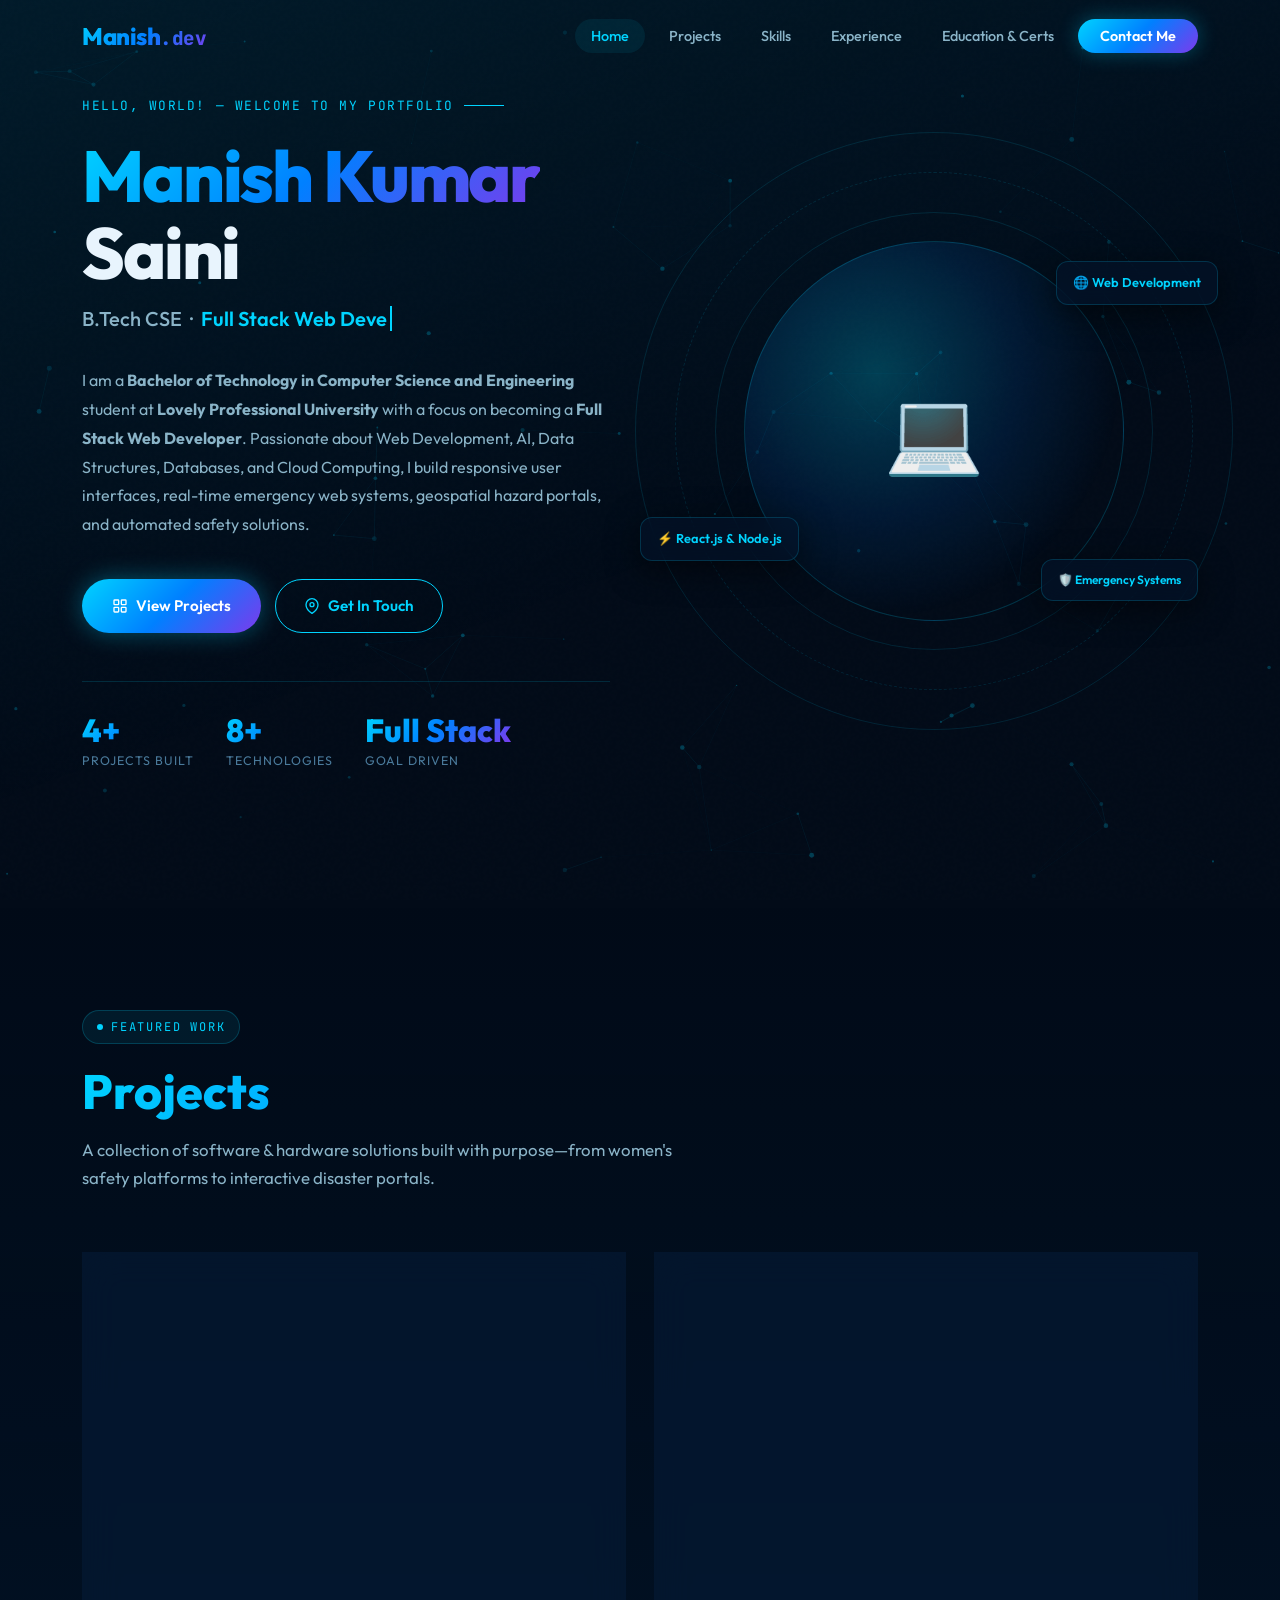
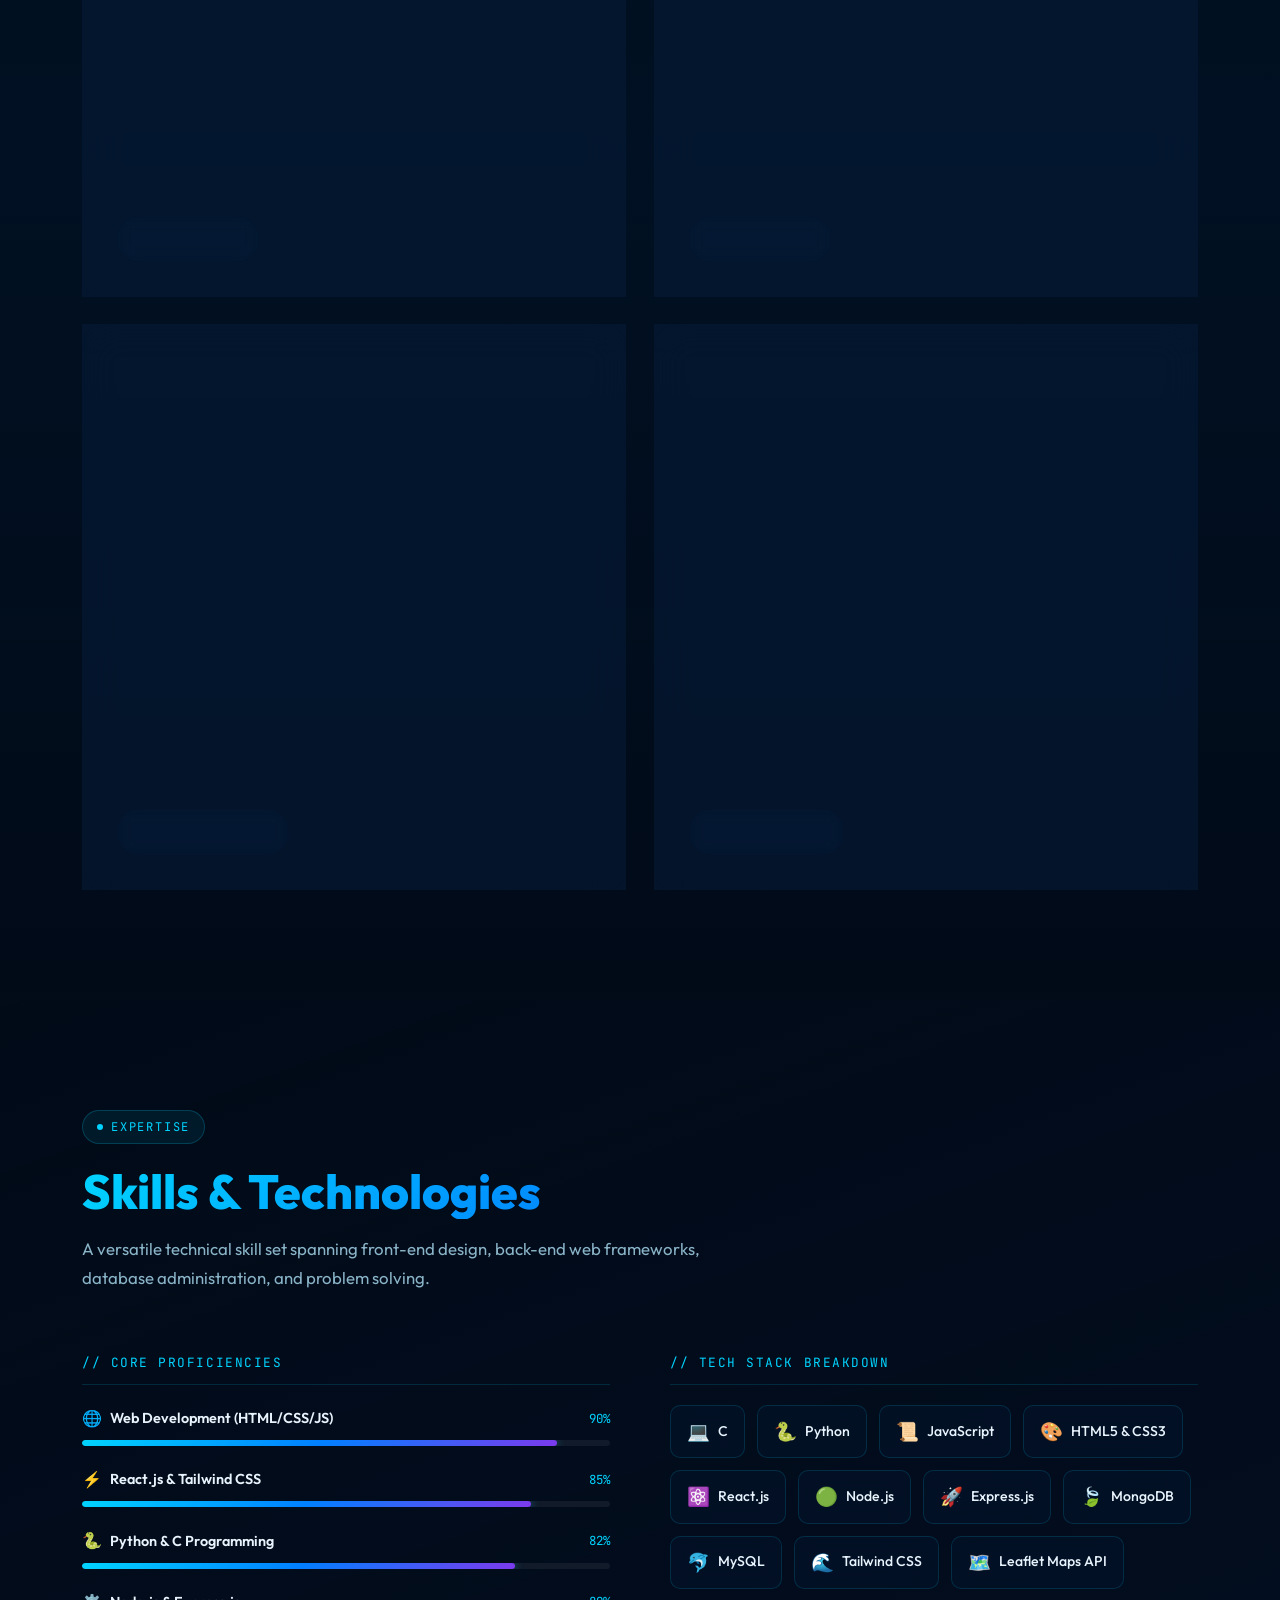
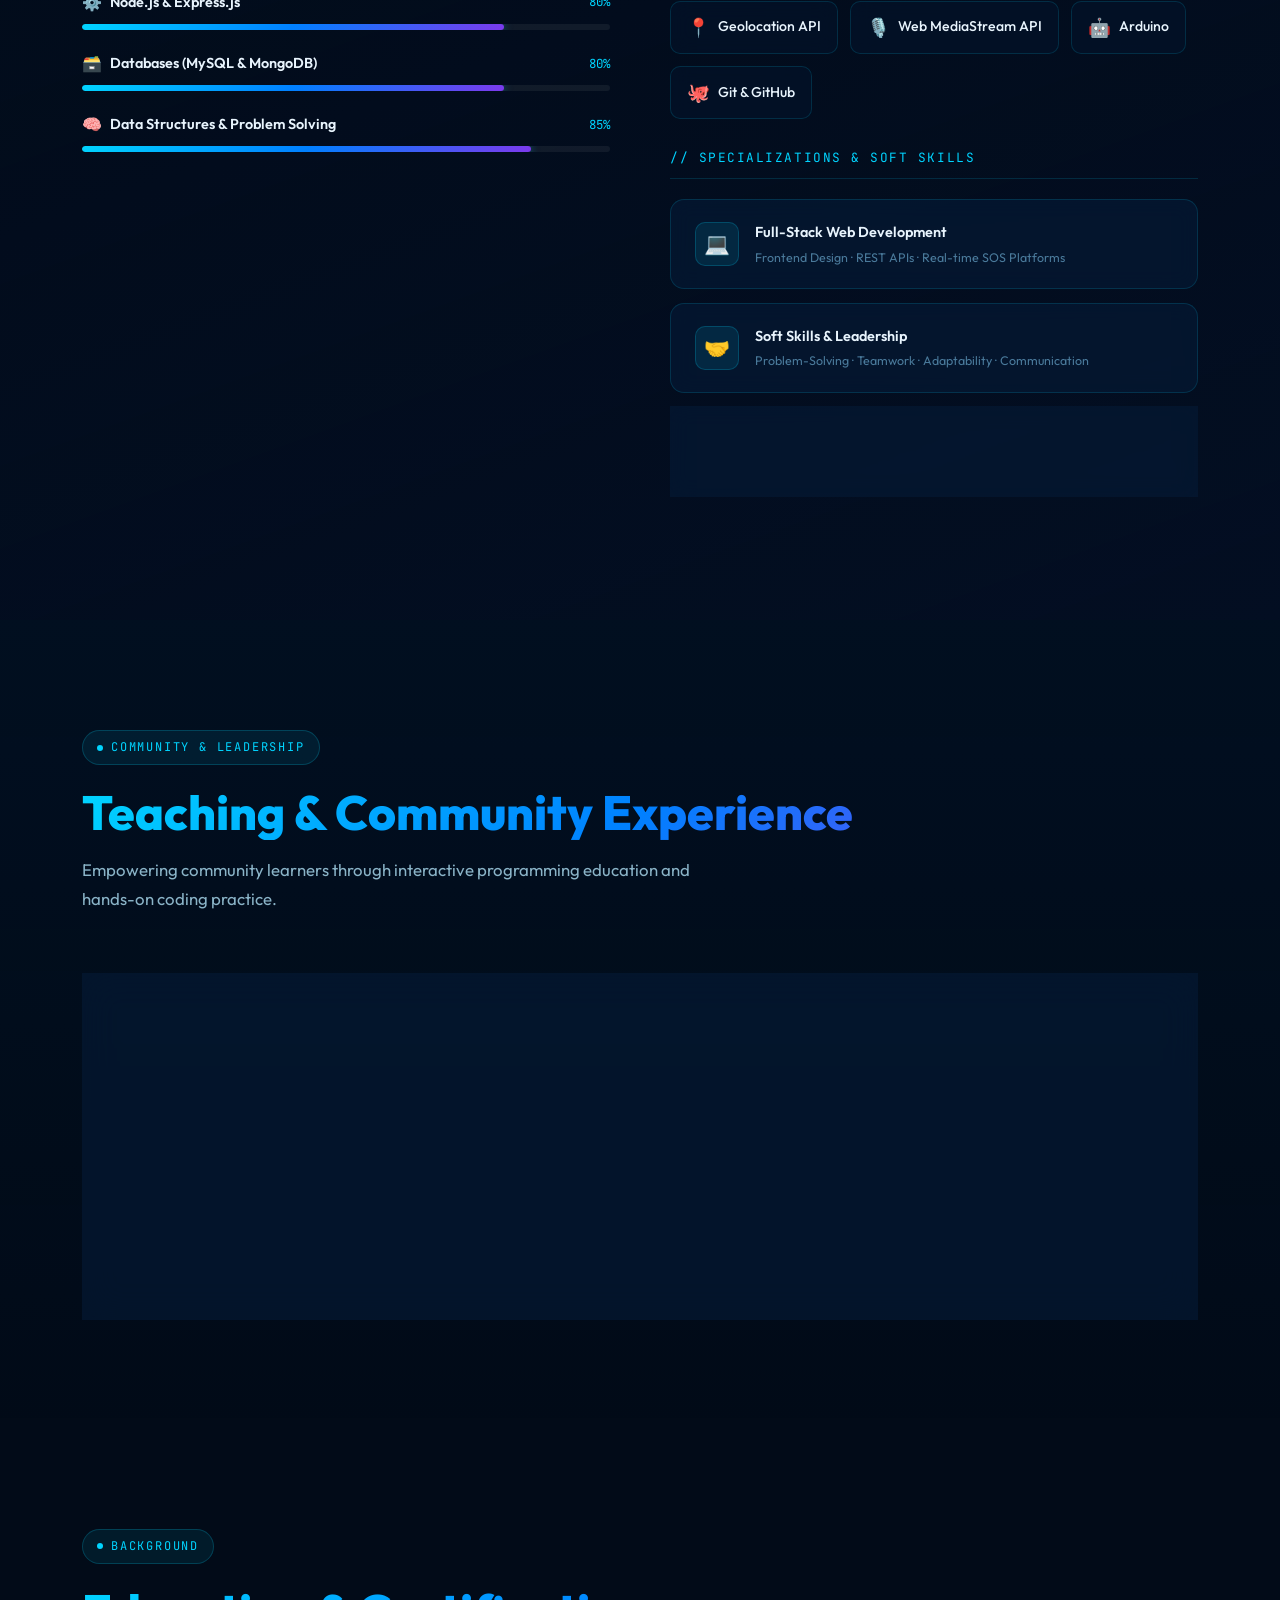
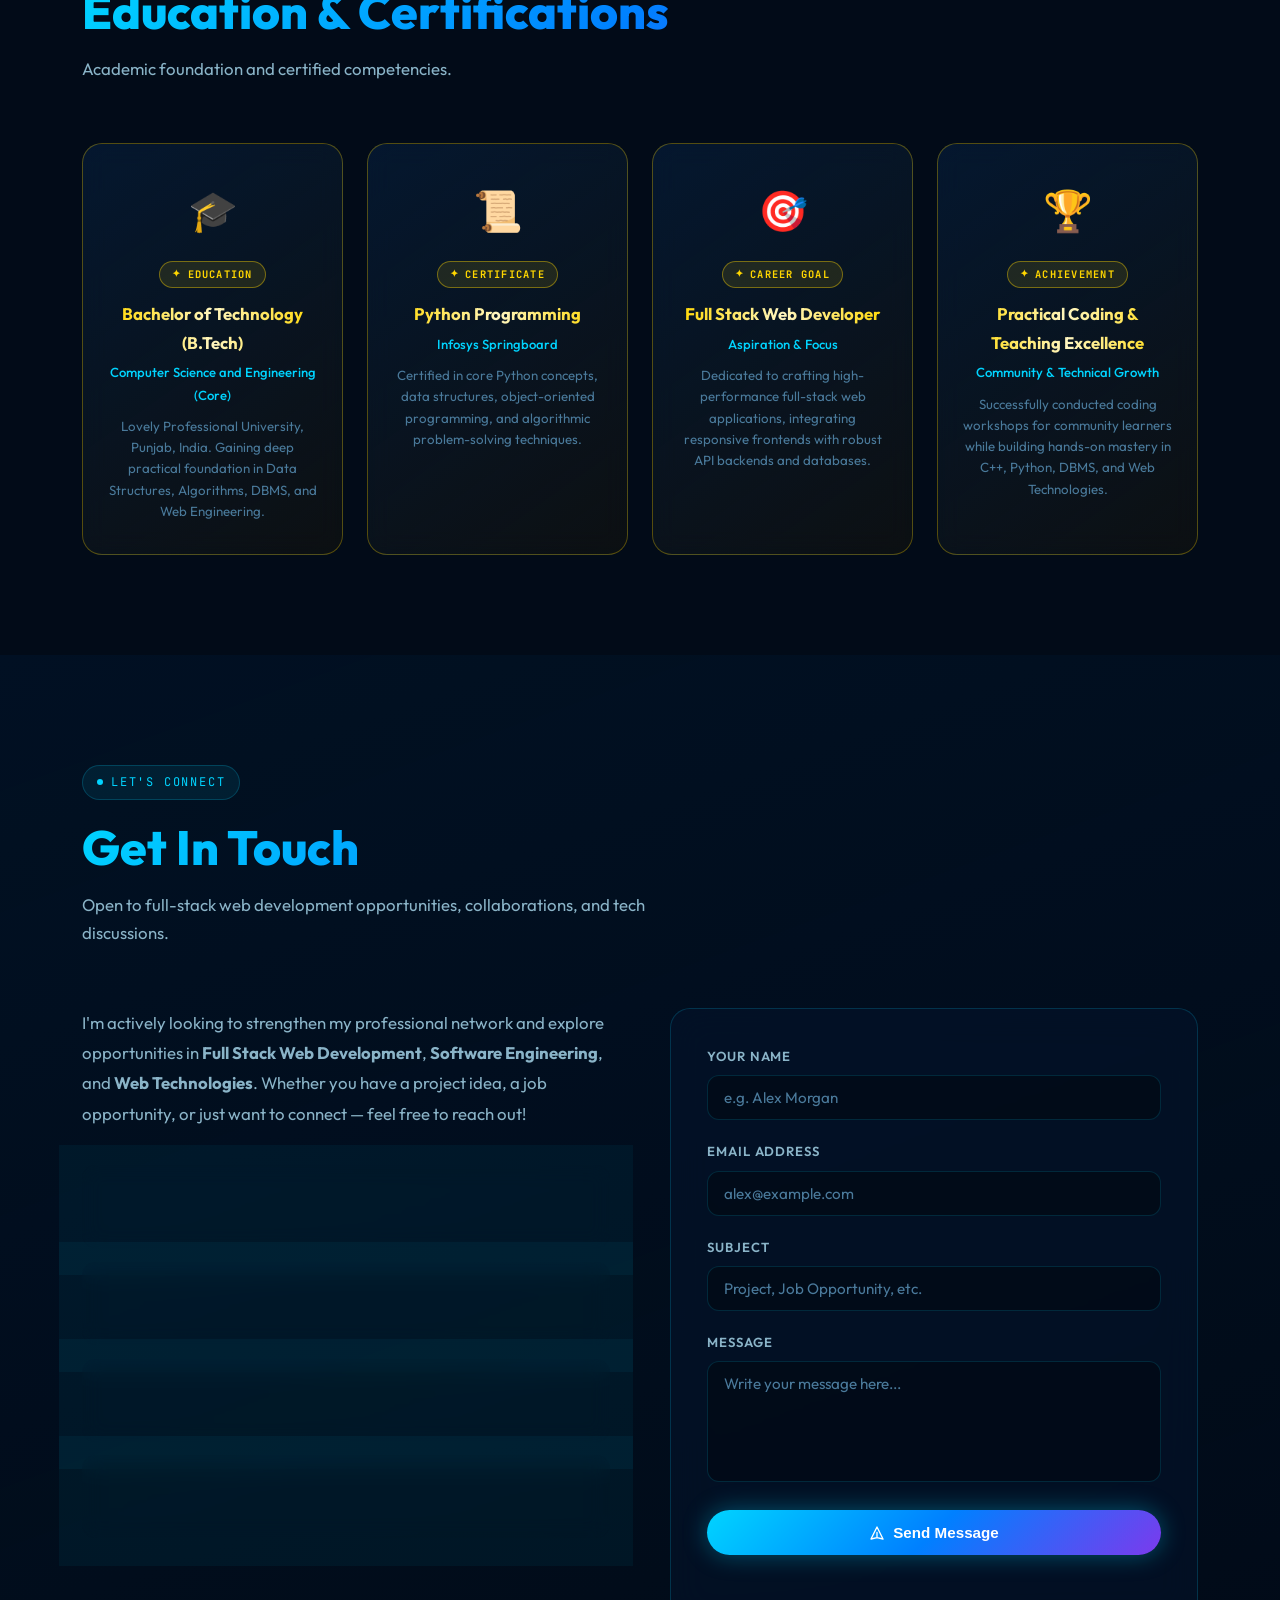
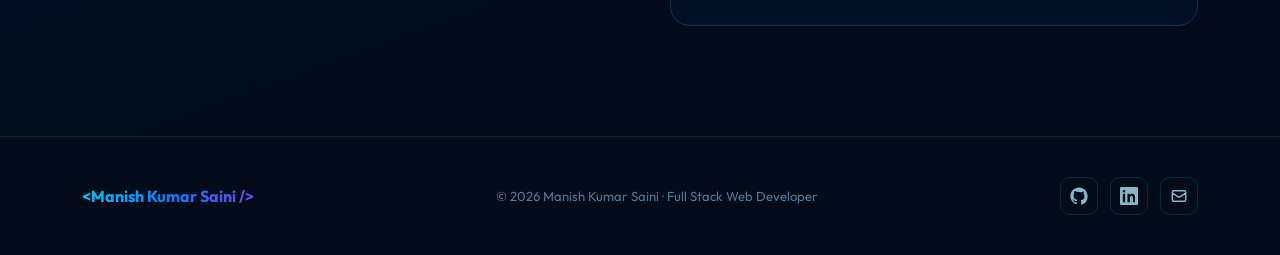
==== index.html @ d49812cf "Add Manish Kumar Saini Portfolio Website (HTML, CSS, JS)" ====
<!DOCTYPE html>
<html lang="en">
<head>
  <meta charset="UTF-8" />
  <meta name="viewport" content="width=device-width, initial-scale=1.0" />
  <meta name="description" content="Manish Kumar Saini – Full Stack Web Developer & B.Tech CSE Student at Lovely Professional University. Portfolio showcasing projects in React, Node.js, Web Development, and IoT Safety Automation." />
  <meta name="keywords" content="Manish Kumar Saini, Portfolio, Full Stack Web Developer, B.Tech CSE, Lovely Professional University, React.js, Node.js, Web Development" />
  <meta name="author" content="Manish Kumar Saini" />
  <meta property="og:title" content="Manish Kumar Saini | Full Stack Web Developer Portfolio" />
  <meta property="og:description" content="Portfolio of Manish Kumar Saini – B.Tech CSE Student & Full Stack Web Developer." />
  <title>Manish Kumar Saini | Full Stack Web Developer</title>
  <link rel="stylesheet" href="style.css" />
  <link rel="preconnect" href="https://fonts.googleapis.com" />
  <link rel="preconnect" href="https://fonts.gstatic.com" crossorigin />
  <link href="https://fonts.googleapis.com/css2?family=Outfit:wght@300;400;500;600;700;800&family=JetBrains+Mono:wght@400;500&display=swap" rel="stylesheet" />
</head>
<body>

  <!-- Animated Particle Canvas -->
  <canvas id="bg-canvas"></canvas>

  <!-- ==================== NAVBAR ==================== -->
  <nav id="navbar">
    <div class="container nav-inner">
      <a href="#home" class="nav-logo" id="nav-logo">Manish<span>.dev</span></a>
      <ul class="nav-links" id="nav-links">
        <li><a href="#home" id="nav-home" class="active">Home</a></li>
        <li><a href="#projects" id="nav-projects">Projects</a></li>
        <li><a href="#skills" id="nav-skills">Skills</a></li>
        <li><a href="#experience" id="nav-experience">Experience</a></li>
        <li><a href="#education" id="nav-education">Education & Certs</a></li>
        <li><a href="#contact" id="nav-contact" class="nav-cta">Contact Me</a></li>
      </ul>
      <div class="nav-hamburger" id="hamburger" aria-label="Toggle menu" role="button" tabindex="0">
        <span></span><span></span><span></span>
      </div>
    </div>
  </nav>

  <!-- ==================== HERO / HOME ==================== -->
  <section id="home">
    <div class="hero-bg-image" aria-hidden="true"></div>
    <div class="container hero-inner">

      <!-- LEFT: Text -->
      <div class="hero-content">
        <div class="hero-eyebrow">Hello, World! — Welcome to my Portfolio</div>

        <h1 class="hero-name">
          <span class="gradient-text">Manish Kumar</span><br />Saini
        </h1>

        <p class="hero-title-line">
          B.Tech CSE &nbsp;·&nbsp; <span class="typed-text" id="typed-role">Full Stack Web Developer</span>
        </p>

        <p class="hero-desc">
          I am a <strong>Bachelor of Technology in Computer Science and Engineering</strong> student at <strong>Lovely Professional University</strong> with a focus on becoming a <strong>Full Stack Web Developer</strong>. Passionate about Web Development, AI, Data Structures, Databases, and Cloud Computing, I build responsive user interfaces, real-time emergency web systems, geospatial hazard portals, and automated safety solutions.
        </p>

        <div class="hero-actions">
          <a href="#projects" class="btn-primary" id="hero-view-projects">
            <svg width="16" height="16" fill="none" viewBox="0 0 24 24" stroke="currentColor" stroke-width="2"><rect x="3" y="3" width="7" height="7" rx="1"/><rect x="14" y="3" width="7" height="7" rx="1"/><rect x="3" y="14" width="7" height="7" rx="1"/><rect x="14" y="14" width="7" height="7" rx="1"/></svg>
            View Projects
          </a>
          <a href="#contact" class="btn-secondary" id="hero-contact">
            <svg width="16" height="16" fill="none" viewBox="0 0 24 24" stroke="currentColor" stroke-width="2"><path stroke-linecap="round" stroke-linejoin="round" d="M21 10c0 7-9 13-9 13s-9-6-9-13a9 9 0 0118 0z"/><circle cx="12" cy="10" r="3"/></svg>
            Get In Touch
          </a>
        </div>

        <div class="hero-stats">
          <div class="stat-item">
            <div class="stat-number" id="stat-projects">4+</div>
            <div class="stat-label">Projects Built</div>
          </div>
          <div class="stat-item">
            <div class="stat-number">8+</div>
            <div class="stat-label">Technologies</div>
          </div>
          <div class="stat-item">
            <div class="stat-number">Full Stack</div>
            <div class="stat-label">Goal Driven</div>
          </div>
        </div>
      </div>

      <!-- RIGHT: Visual Orb -->
      <div class="hero-visual" aria-hidden="true">
        <div class="hero-orb">
          <div class="orb-ring"></div>
          <div class="orb-ring"></div>
          <div class="orb-ring"></div>
          <div class="orb-center">💻</div>
        </div>
        <div class="floating-badge fb1">🌐 Web Development</div>
        <div class="floating-badge fb2">⚡ React.js & Node.js</div>
        <div class="floating-badge fb3">🛡️ Emergency Systems</div>
      </div>

    </div>
  </section>

  <!-- ==================== PROJECTS ==================== -->
  <section id="projects">
    <div class="container">
      <div class="reveal">
        <div class="section-tag">Featured Work</div>
        <h2 class="section-title">Projects</h2>
        <p class="section-sub">A collection of software & hardware solutions built with purpose—from women's safety platforms to interactive disaster portals.</p>
      </div>

      <div class="projects-grid">

        <!-- Project 1 -->
        <div class="project-card reveal reveal-delay-1" id="project-sheild">
          <div class="project-header-meta">
            <span class="project-date">Dec 2025 – Jan 2026</span>
          </div>
          <div class="project-icon icon-purple">🛡️</div>
          <div class="project-tags">
            <span class="tag">React.js</span>
            <span class="tag">Node.js</span>
            <span class="tag">Express.js</span>
            <span class="tag">MongoDB</span>
            <span class="tag">Geolocation API</span>
            <span class="tag">Web MediaStream API</span>
            <span class="tag">Tailwind CSS</span>
          </div>
          <h3 class="project-title">SHE-ILD – Women Safety & Emergency SOS Web Platform</h3>
          <ul class="project-bullet-list">
            <li>Architected and deployed an emergency SOS system designed for rapid distress alerting and automated incident recording.</li>
            <li>Integrated browser Geolocation and Leaflet Map APIs to stream real-time GPS coordinates and route users toward verified emergency zones.</li>
            <li>Implemented background audio capture using the Web MediaStream API on SOS trigger, securely streaming encrypted evidence clips to cloud storage.</li>
            <li>Optimized the alerting pipeline to achieve sub-second dispatch latency across diverse desktop and mobile browsers.</li>
          </ul>
          <div class="project-links">
            <a href="https://github.com/manishsaini954635-wq" target="_blank" rel="noopener noreferrer" class="proj-link" id="proj1-demo">
              <svg width="14" height="14" fill="none" viewBox="0 0 24 24" stroke="currentColor" stroke-width="2"><path stroke-linecap="round" stroke-linejoin="round" d="M10 6H6a2 2 0 00-2 2v10a2 2 0 002 2h10a2 2 0 002-2v-4M14 4h6m0 0v6m0-6L10 14"/></svg>
              Live Demo
            </a>
          </div>
        </div>

        <!-- Project 2 -->
        <div class="project-card reveal reveal-delay-2" id="project-disaster">
          <div class="project-header-meta">
            <span class="project-date">Feb 2026 – Mar 2026</span>
          </div>
          <div class="project-icon icon-cyan">🌊</div>
          <div class="project-tags">
            <span class="tag">HTML5</span>
            <span class="tag">CSS3</span>
            <span class="tag">JavaScript</span>
            <span class="tag">Leaflet Maps</span>
            <span class="tag">Weather & Disaster APIs</span>
          </div>
          <h3 class="project-title">Disaster Risk Management Portal</h3>
          <ul class="project-bullet-list">
            <li>Engineered an interactive disaster management portal providing real-time hazard mapping, risk assessment, and emergency protocols.</li>
            <li>Built responsive geospatial visualization layers for flood, earthquake, and cyclone tracking to enhance community preparedness.</li>
            <li>Designed an intuitive advisory interface featuring active emergency helplines, safety checklists, and evacuation zone maps.</li>
          </ul>
          <div class="project-links">
            <a href="https://github.com/manishsaini954635-wq" target="_blank" rel="noopener noreferrer" class="proj-link" id="proj2-demo">
              <svg width="14" height="14" fill="none" viewBox="0 0 24 24" stroke="currentColor" stroke-width="2"><path stroke-linecap="round" stroke-linejoin="round" d="M10 6H6a2 2 0 00-2 2v10a2 2 0 002 2h10a2 2 0 002-2v-4M14 4h6m0 0v6m0-6L10 14"/></svg>
              Live Demo
            </a>
          </div>
        </div>

        <!-- Project 3 -->
        <div class="project-card reveal reveal-delay-3" id="project-lpg">
          <div class="project-header-meta">
            <span class="project-date">Hardware & Automation</span>
          </div>
          <div class="project-icon icon-blue">🔥</div>
          <div class="project-tags">
            <span class="tag">Arduino</span>
            <span class="tag">C / C++</span>
            <span class="tag">Gas Sensors</span>
            <span class="tag">Flame Sensors</span>
            <span class="tag">Automation</span>
          </div>
          <h3 class="project-title">LPG Gas Leakage & Flame Detection with Automatic Shut-off System</h3>
          <ul class="project-bullet-list">
            <li>Developed an Arduino-based safety system to detect gas leakage and flame conditions and automatically control the gas supply.</li>
            <li>Worked on system design, sensor integration, automation logic, and safety features for instant hazard mitigation.</li>
            <li>Configured automated alarm and valve shut-off mechanisms to prevent fire accidents in residential and industrial environments.</li>
          </ul>
          <div class="project-links">
            <a href="https://github.com/manishsaini954635-wq" target="_blank" rel="noopener noreferrer" class="proj-link" id="proj3-code">
              <svg width="14" height="14" fill="none" viewBox="0 0 24 24" stroke="currentColor" stroke-width="2"><path stroke-linecap="round" stroke-linejoin="round" d="M10 20l4-16m4 4l4 4-4 4M6 16l-4-4 4-4"/></svg>
              Project Details
            </a>
          </div>
        </div>

        <!-- Project 4 -->
        <div class="project-card reveal reveal-delay-4" id="project-portfolio">
          <div class="project-header-meta">
            <span class="project-date">Web Development</span>
          </div>
          <div class="project-icon icon-purple">⚡</div>
          <div class="project-tags">
            <span class="tag">HTML5</span>
            <span class="tag">CSS3</span>
            <span class="tag">JavaScript</span>
            <span class="tag">UI/UX</span>
            <span class="tag">Responsive</span>
          </div>
          <h3 class="project-title">Portfolio / Web Development Projects</h3>
          <ul class="project-bullet-list">
            <li>Worked on web-development concepts using HTML, CSS, and JavaScript, focusing on responsive layouts, user interfaces, and practical problem solving.</li>
            <li>Designed clean, component-driven layouts featuring CSS animations, particle effects, interactive cards, and mobile responsiveness.</li>
            <li>Applied modern frontend design patterns to transform complex requirements into fast, accessible web interfaces.</li>
          </ul>
          <div class="project-links">
            <a href="https://github.com/manishsaini954635-wq" target="_blank" rel="noopener noreferrer" class="proj-link" id="proj4-code">
              <svg width="14" height="14" fill="none" viewBox="0 0 24 24" stroke="currentColor" stroke-width="2"><path stroke-linecap="round" stroke-linejoin="round" d="M10 20l4-16m4 4l4 4-4 4M6 16l-4-4 4-4"/></svg>
              Source Code
            </a>
          </div>
        </div>

      </div>
    </div>
  </section>

  <!-- ==================== SKILLS ==================== -->
  <section id="skills">
    <div class="container">
      <div class="reveal">
        <div class="section-tag">Expertise</div>
        <h2 class="section-title">Skills & Technologies</h2>
        <p class="section-sub">A versatile technical skill set spanning front-end design, back-end web frameworks, database administration, and problem solving.</p>
      </div>

      <div class="skills-layout">

        <!-- Left: Skill Bars -->
        <div class="reveal reveal-delay-1">
          <p class="skill-category-title">// Core Proficiencies</p>

          <div class="skill-bar-item">
            <div class="skill-bar-header">
              <span class="skill-name"><span class="skill-icon">🌐</span>Web Development (HTML/CSS/JS)</span>
              <span class="skill-pct">90%</span>
            </div>
            <div class="skill-track"><div class="skill-fill" data-width="90"></div></div>
          </div>

          <div class="skill-bar-item">
            <div class="skill-bar-header">
              <span class="skill-name"><span class="skill-icon">⚡</span>React.js & Tailwind CSS</span>
              <span class="skill-pct">85%</span>
            </div>
            <div class="skill-track"><div class="skill-fill" data-width="85"></div></div>
          </div>

          <div class="skill-bar-item">
            <div class="skill-bar-header">
              <span class="skill-name"><span class="skill-icon">🐍</span>Python & C Programming</span>
              <span class="skill-pct">82%</span>
            </div>
            <div class="skill-track"><div class="skill-fill" data-width="82"></div></div>
          </div>

          <div class="skill-bar-item">
            <div class="skill-bar-header">
              <span class="skill-name"><span class="skill-icon">⚙️</span>Node.js & Express.js</span>
              <span class="skill-pct">80%</span>
            </div>
            <div class="skill-track"><div class="skill-fill" data-width="80"></div></div>
          </div>

          <div class="skill-bar-item">
            <div class="skill-bar-header">
              <span class="skill-name"><span class="skill-icon">🗃️</span>Databases (MySQL & MongoDB)</span>
              <span class="skill-pct">80%</span>
            </div>
            <div class="skill-track"><div class="skill-fill" data-width="80"></div></div>
          </div>

          <div class="skill-bar-item">
            <div class="skill-bar-header">
              <span class="skill-name"><span class="skill-icon">🧠</span>Data Structures & Problem Solving</span>
              <span class="skill-pct">85%</span>
            </div>
            <div class="skill-track"><div class="skill-fill" data-width="85"></div></div>
          </div>
        </div>

        <!-- Right: Tech Stack + Certs -->
        <div class="reveal reveal-delay-2">
          <p class="skill-category-title">// Tech Stack Breakdown</p>
          <div class="tech-cloud">
            <div class="tech-pill"><span class="pill-icon">💻</span> C</div>
            <div class="tech-pill"><span class="pill-icon">🐍</span> Python</div>
            <div class="tech-pill"><span class="pill-icon">📜</span> JavaScript</div>
            <div class="tech-pill"><span class="pill-icon">🎨</span> HTML5 & CSS3</div>
            <div class="tech-pill"><span class="pill-icon">⚛️</span> React.js</div>
            <div class="tech-pill"><span class="pill-icon">🟢</span> Node.js</div>
            <div class="tech-pill"><span class="pill-icon">🚀</span> Express.js</div>
            <div class="tech-pill"><span class="pill-icon">🍃</span> MongoDB</div>
            <div class="tech-pill"><span class="pill-icon">🐬</span> MySQL</div>
            <div class="tech-pill"><span class="pill-icon">🌊</span> Tailwind CSS</div>
            <div class="tech-pill"><span class="pill-icon">🗺️</span> Leaflet Maps API</div>
            <div class="tech-pill"><span class="pill-icon">📍</span> Geolocation API</div>
            <div class="tech-pill"><span class="pill-icon">🎙️</span> Web MediaStream API</div>
            <div class="tech-pill"><span class="pill-icon">🤖</span> Arduino</div>
            <div class="tech-pill"><span class="pill-icon">🐙</span> Git & GitHub</div>
          </div>

          <br />
          <p class="skill-category-title">// Specializations & Soft Skills</p>
          <div class="cert-card" id="domain-web">
            <div class="cert-icon">💻</div>
            <div>
              <div class="cert-name">Full-Stack Web Development</div>
              <div class="cert-issuer">Frontend Design · REST APIs · Real-time SOS Platforms</div>
            </div>
          </div>
          <div class="cert-card" id="domain-soft">
            <div class="cert-icon">🤝</div>
            <div>
              <div class="cert-name">Soft Skills & Leadership</div>
              <div class="cert-issuer">Problem-Solving · Teamwork · Adaptability · Communication</div>
            </div>
          </div>
          <div class="cert-card" id="domain-interests">
            <div class="cert-icon">🚀</div>
            <div>
              <div class="cert-name">Technical Interests</div>
              <div class="cert-issuer">Web Development · Artificial Intelligence · Cloud Computing</div>
            </div>
          </div>
        </div>

      </div>
    </div>
  </section>

  <!-- ==================== EXPERIENCE ==================== -->
  <section id="experience">
    <div class="container">
      <div class="reveal">
        <div class="section-tag">Community & Leadership</div>
        <h2 class="section-title">Teaching & Community Experience</h2>
        <p class="section-sub">Empowering community learners through interactive programming education and hands-on coding practice.</p>
      </div>

      <div class="experience-card reveal reveal-delay-1">
        <div class="exp-header">
          <div>
            <h3 class="exp-role">Python Programming Educator / Mentor</h3>
            <div class="exp-company">Community Development Project</div>
          </div>
          <div class="exp-badge">Community Project</div>
        </div>
        <div class="exp-title-sub">Python Programming Fundamentals and Basic Problem Solving for Community Learners</div>
        <p class="exp-desc">
          Conducted student teaching sessions covering Python fundamentals and basic problem-solving. Delivered practical coding activities and exercises during the Community Development Project, helping learners gain confidence in logic building and software basics.
        </p>
        <div class="exp-highlights">
          <div class="exp-highlight-item">
            <span class="exp-icon">✨</span>
            <span>Completed practical teaching and coding sessions as part of the Community Development Project.</span>
          </div>
          <div class="exp-highlight-item">
            <span class="exp-icon">✨</span>
            <span>Developed practical programming knowledge through hands-on C++, Python, Data Structures, DBMS, and Web Development learning.</span>
          </div>
        </div>
      </div>
    </div>
  </section>

  <!-- ==================== EDUCATION & ACHIEVEMENTS ==================== -->
  <section id="education">
    <div class="container">
      <div class="reveal">
        <div class="section-tag">Background</div>
        <h2 class="section-title">Education & Certifications</h2>
        <p class="section-sub">Academic foundation and certified competencies.</p>
      </div>

      <div class="achievements-row">

        <!-- Education Card -->
        <div class="ach-card reveal reveal-delay-1" id="ach-edu">
          <div class="ach-emoji">🎓</div>
          <div class="ach-badge">Education</div>
          <div class="ach-title">Bachelor of Technology (B.Tech)</div>
          <div class="ach-subtitle">Computer Science and Engineering (Core)</div>
          <div class="ach-desc">Lovely Professional University, Punjab, India. Gaining deep practical foundation in Data Structures, Algorithms, DBMS, and Web Engineering.</div>
        </div>

        <!-- Certificate Card -->
        <div class="ach-card reveal reveal-delay-2" id="ach-cert">
          <div class="ach-emoji">📜</div>
          <div class="ach-badge">Certificate</div>
          <div class="ach-title">Python Programming</div>
          <div class="ach-subtitle">Infosys Springboard</div>
          <div class="ach-desc">Certified in core Python concepts, data structures, object-oriented programming, and algorithmic problem-solving techniques.</div>
        </div>

        <!-- Goal Card -->
        <div class="ach-card reveal reveal-delay-3" id="ach-goal">
          <div class="ach-emoji">🎯</div>
          <div class="ach-badge">Career Goal</div>
          <div class="ach-title">Full Stack Web Developer</div>
          <div class="ach-subtitle">Aspiration & Focus</div>
          <div class="ach-desc">Dedicated to crafting high-performance full-stack web applications, integrating responsive frontends with robust API backends and databases.</div>
        </div>

        <!-- Achievements Card -->
        <div class="ach-card reveal reveal-delay-4" id="ach-practical">
          <div class="ach-emoji">🏆</div>
          <div class="ach-badge">Achievement</div>
          <div class="ach-title">Practical Coding & Teaching Excellence</div>
          <div class="ach-subtitle">Community & Technical Growth</div>
          <div class="ach-desc">Successfully conducted coding workshops for community learners while building hands-on mastery in C++, Python, DBMS, and Web Technologies.</div>
        </div>

      </div>
    </div>
  </section>

  <!-- ==================== CONTACT ==================== -->
  <section id="contact">
    <div class="container">
      <div class="reveal">
        <div class="section-tag">Let's Connect</div>
        <h2 class="section-title">Get In Touch</h2>
        <p class="section-sub">Open to full-stack web development opportunities, collaborations, and tech discussions.</p>
      </div>

      <div class="contact-wrapper">

        <!-- Left: Info -->
        <div class="contact-info reveal reveal-delay-1">
          <p class="tagline">
            I'm actively looking to strengthen my professional network and explore opportunities in <strong>Full Stack Web Development</strong>, <strong>Software Engineering</strong>, and <strong>Web Technologies</strong>. Whether you have a project idea, a job opportunity, or just want to connect — feel free to reach out!
          </p>

          <div class="contact-links">
            <a href="mailto:manishsaini954635@gmail.com" class="contact-link-item" id="contact-email">
              <div class="contact-link-icon">📧</div>
              <div class="contact-link-info">
                <div class="contact-link-label">Email Address</div>
                <div class="contact-link-value">manishsaini954635@gmail.com</div>
              </div>
              <span class="contact-link-arrow">→</span>
            </a>

            <a href="tel:+919631829088" class="contact-link-item" id="contact-mobile">
              <div class="contact-link-icon">📱</div>
              <div class="contact-link-info">
                <div class="contact-link-label">Mobile Number</div>
                <div class="contact-link-value">+91 9631829088</div>
              </div>
              <span class="contact-link-arrow">→</span>
            </a>

            <a href="https://github.com/manishsaini954635-wq" target="_blank" rel="noopener noreferrer" class="contact-link-item" id="contact-github">
              <div class="contact-link-icon">🐙</div>
              <div class="contact-link-info">
                <div class="contact-link-label">GitHub</div>
                <div class="contact-link-value">github.com/manishsaini954635-wq</div>
              </div>
              <span class="contact-link-arrow">→</span>
            </a>

            <a href="https://www.linkedin.com/in/manish-saini-7003ba39b" target="_blank" rel="noopener noreferrer" class="contact-link-item" id="contact-linkedin">
              <div class="contact-link-icon">💼</div>
              <div class="contact-link-info">
                <div class="contact-link-label">LinkedIn</div>
                <div class="contact-link-value">linkedin.com/in/manish-saini-7003ba39b</div>
              </div>
              <span class="contact-link-arrow">→</span>
            </a>

          </div>
        </div>

        <!-- Right: Form -->
        <form class="contact-form reveal reveal-delay-2" id="contact-form" onsubmit="handleFormSubmit(event)">
          <div class="form-group">
            <label for="form-name">Your Name</label>
            <input type="text" id="form-name" placeholder="e.g. Alex Morgan" required />
          </div>
          <div class="form-group">
            <label for="form-email">Email Address</label>
            <input type="email" id="form-email" placeholder="alex@example.com" required />
          </div>
          <div class="form-group">
            <label for="form-subject">Subject</label>
            <input type="text" id="form-subject" placeholder="Project, Job Opportunity, etc." required />
          </div>
          <div class="form-group">
            <label for="form-message">Message</label>
            <textarea id="form-message" rows="5" placeholder="Write your message here..." required></textarea>
          </div>
          <button type="submit" class="btn-primary" id="form-submit" style="width:100%; justify-content:center;">
            <svg width="16" height="16" fill="none" viewBox="0 0 24 24" stroke="currentColor" stroke-width="2"><path stroke-linecap="round" stroke-linejoin="round" d="M12 19l9 2-9-18-9 18 9-2zm0 0v-8"/></svg>
            Send Message
          </button>
          <p id="form-status" style="text-align:center; margin-top:14px; font-size:0.88rem; color:var(--color-accent-cyan); min-height:20px;"></p>
        </form>

      </div>
    </div>
  </section>

  <!-- ==================== FOOTER ==================== -->
  <footer>
    <div class="container footer-inner">
      <span class="footer-brand">&lt;Manish Kumar Saini /&gt;</span>
      <span class="footer-copy">© 2026 Manish Kumar Saini · Full Stack Web Developer</span>
      <div class="footer-socials">
        <a href="https://github.com/manishsaini954635-wq" target="_blank" rel="noopener noreferrer" class="social-btn" id="footer-github" title="GitHub">
          <svg width="18" height="18" fill="currentColor" viewBox="0 0 24 24"><path d="M12 .5C5.648.5.5 5.648.5 12c0 5.095 3.292 9.41 7.863 10.945.575.106.784-.25.784-.554 0-.274-.01-1.003-.016-1.968-3.196.695-3.872-1.54-3.872-1.54-.522-1.327-1.275-1.68-1.275-1.68-1.042-.712.08-.698.08-.698 1.15.081 1.757 1.18 1.757 1.18 1.023 1.753 2.684 1.246 3.338.953.104-.74.4-1.246.728-1.532-2.552-.29-5.234-1.276-5.234-5.68 0-1.255.448-2.28 1.183-3.085-.119-.29-.513-1.46.112-3.043 0 0 .964-.309 3.159 1.178A10.97 10.97 0 0112 6.74a10.97 10.97 0 012.877.387c2.193-1.487 3.155-1.178 3.155-1.178.628 1.583.233 2.753.114 3.043.737.805 1.182 1.83 1.182 3.085 0 4.415-2.686 5.387-5.247 5.671.413.356.78 1.058.78 2.133 0 1.54-.014 2.78-.014 3.16 0 .307.207.665.79.552A11.503 11.503 0 0023.5 12C23.5 5.648 18.352.5 12 .5z"/></svg>
        </a>
        <a href="https://www.linkedin.com/in/manish-saini-7003ba39b" target="_blank" rel="noopener noreferrer" class="social-btn" id="footer-linkedin" title="LinkedIn">
          <svg width="18" height="18" fill="currentColor" viewBox="0 0 24 24"><path d="M20.447 20.452H17.21v-5.569c0-1.328-.026-3.037-1.852-3.037-1.853 0-2.136 1.445-2.136 2.939v5.667H9.983V9h3.078v1.561h.045c.428-.812 1.472-1.668 3.03-1.668 3.24 0 3.838 2.134 3.838 4.91l-.003.037v6.612zM5.337 7.433a1.782 1.782 0 110-3.564 1.782 1.782 0 010 3.564zm1.54 13.019H3.795V9h3.082v11.452zM22.225 0H1.771C.79 0 0 .774 0 1.729v20.542C0 23.226.792 24 1.771 24h20.454C23.205 24 24 23.226 24 22.271V1.729C24 .774 23.205 0 22.225 0z"/></svg>
        </a>
        <a href="mailto:manishsaini954635@gmail.com" class="social-btn" id="footer-email" title="Email">
          <svg width="18" height="18" fill="none" viewBox="0 0 24 24" stroke="currentColor" stroke-width="2"><path stroke-linecap="round" stroke-linejoin="round" d="M3 8l7.89 5.26a2 2 0 002.22 0L21 8M5 19h14a2 2 0 002-2V7a2 2 0 00-2-2H5a2 2 0 00-2 2v10a2 2 0 002 2z"/></svg>
        </a>
      </div>
    </div>
  </footer>

  <script src="script.js"></script>
</body>
</html>
---- style.css ----
/* ============================
   IMPORTS
   ============================ */
@import url('https://fonts.googleapis.com/css2?family=Outfit:wght@300;400;500;600;700;800&family=JetBrains+Mono:wght@400;500&display=swap');

/* ============================
   CSS VARIABLES / DESIGN TOKENS
   ============================ */
:root {
  --color-bg-primary: #020b18;
  --color-bg-secondary: #041020;
  --color-bg-card: rgba(6, 28, 55, 0.6);
  --color-accent-cyan: #00d4ff;
  --color-accent-blue: #0080ff;
  --color-accent-purple: #7c3aed;
  --color-accent-glow: rgba(0, 212, 255, 0.15);
  --color-text-primary: #e8f4fd;
  --color-text-secondary: #8ab4c8;
  --color-text-muted: #4a7a9b;
  --color-border: rgba(0, 212, 255, 0.15);
  --color-border-hover: rgba(0, 212, 255, 0.45);
  --glass-bg: rgba(5, 20, 45, 0.55);
  --glass-border: rgba(0, 212, 255, 0.18);
  --glass-blur: 18px;
  --gradient-primary: linear-gradient(135deg, #00d4ff 0%, #0080ff 50%, #7c3aed 100%);
  --gradient-hero: linear-gradient(160deg, rgba(0, 212, 255, 0.08) 0%, rgba(0, 0, 0, 0) 60%);
  --gradient-card: linear-gradient(135deg, rgba(0, 212, 255, 0.05) 0%, rgba(0, 128, 255, 0.03) 100%);
  --shadow-glow: 0 0 40px rgba(0, 212, 255, 0.2);
  --shadow-card: 0 8px 32px rgba(0, 0, 0, 0.5);
  --radius-card: 20px;
  --radius-pill: 50px;
  --font-main: 'Outfit', sans-serif;
  --font-mono: 'JetBrains Mono', monospace;
  --transition: all 0.35s cubic-bezier(0.4, 0, 0.2, 1);
  --nav-height: 72px;
}

/* ============================
   RESET & BASE
   ============================ */
*, *::before, *::after { box-sizing: border-box; margin: 0; padding: 0; }

html {
  scroll-behavior: smooth;
  scroll-padding-top: var(--nav-height);
}

body {
  font-family: var(--font-main);
  background-color: var(--color-bg-primary);
  color: var(--color-text-primary);
  overflow-x: hidden;
  line-height: 1.7;
}

a { color: inherit; text-decoration: none; }
img { max-width: 100%; display: block; }
ul { list-style: none; }

/* ============================
   SCROLLBAR
   ============================ */
::-webkit-scrollbar { width: 6px; }
::-webkit-scrollbar-track { background: var(--color-bg-primary); }
::-webkit-scrollbar-thumb { background: var(--color-accent-blue); border-radius: 3px; }

/* ============================
   BACKGROUND CANVAS
   ============================ */
#bg-canvas {
  position: fixed;
  inset: 0;
  z-index: 0;
  pointer-events: none;
  opacity: 0.35;
}

/* ============================
   NOISE TEXTURE OVERLAY
   ============================ */
body::before {
  content: '';
  position: fixed;
  inset: 0;
  background-image: url("data:image/svg+xml,%3Csvg viewBox='0 0 256 256' xmlns='http://www.w3.org/2000/svg'%3E%3Cfilter id='noise'%3E%3CfeTurbulence type='fractalNoise' baseFrequency='0.9' numOctaves='4' stitchTiles='stitch'/%3E%3C/filter%3E%3Crect width='100%25' height='100%25' filter='url(%23noise)' opacity='0.03'/%3E%3C/svg%3E");
  pointer-events: none;
  z-index: 1;
  opacity: 0.4;
}

/* ============================
   LAYOUT WRAPPER
   ============================ */
.container {
  max-width: 1180px;
  margin: 0 auto;
  padding: 0 32px;
  position: relative;
  z-index: 5;
}

/* ============================
   SECTION COMMON
   ============================ */
section {
  padding: 110px 0;
  position: relative;
  z-index: 5;
}

.section-tag {
  display: inline-flex;
  align-items: center;
  gap: 8px;
  font-family: var(--font-mono);
  font-size: 0.75rem;
  letter-spacing: 0.15em;
  text-transform: uppercase;
  color: var(--color-accent-cyan);
  background: rgba(0, 212, 255, 0.08);
  border: 1px solid rgba(0, 212, 255, 0.2);
  padding: 6px 14px;
  border-radius: var(--radius-pill);
  margin-bottom: 20px;
}

.section-tag::before {
  content: '';
  width: 6px;
  height: 6px;
  background: var(--color-accent-cyan);
  border-radius: 50%;
  animation: pulse-dot 2s infinite;
}

@keyframes pulse-dot {
  0%, 100% { opacity: 1; transform: scale(1); }
  50% { opacity: 0.5; transform: scale(0.7); }
}

.section-title {
  font-size: clamp(2rem, 4vw, 3rem);
  font-weight: 800;
  line-height: 1.15;
  margin-bottom: 16px;
  background: var(--gradient-primary);
  -webkit-background-clip: text;
  -webkit-text-fill-color: transparent;
  background-clip: text;
}

.section-sub {
  font-size: 1.05rem;
  color: var(--color-text-secondary);
  max-width: 620px;
  margin-bottom: 60px;
}

/* ============================
   NAVIGATION
   ============================ */
#navbar {
  position: fixed;
  top: 0;
  left: 0;
  right: 0;
  height: var(--nav-height);
  z-index: 1000;
  transition: var(--transition);
}

#navbar.scrolled {
  background: rgba(2, 11, 24, 0.82);
  backdrop-filter: blur(var(--glass-blur));
  -webkit-backdrop-filter: blur(var(--glass-blur));
  border-bottom: 1px solid var(--color-border);
  box-shadow: 0 4px 30px rgba(0,0,0,0.4);
}

.nav-inner {
  display: flex;
  align-items: center;
  justify-content: space-between;
  height: 100%;
}

.nav-logo {
  font-size: 1.5rem;
  font-weight: 800;
  letter-spacing: -0.02em;
  background: var(--gradient-primary);
  -webkit-background-clip: text;
  -webkit-text-fill-color: transparent;
  background-clip: text;
}

.nav-logo span {
  font-family: var(--font-mono);
  font-size: 1.2rem;
  color: var(--color-accent-cyan);
}

.nav-links {
  display: flex;
  align-items: center;
  gap: 8px;
}

.nav-links a {
  font-size: 0.9rem;
  font-weight: 500;
  color: var(--color-text-secondary);
  padding: 8px 16px;
  border-radius: var(--radius-pill);
  transition: var(--transition);
  position: relative;
}

.nav-links a:hover,
.nav-links a.active {
  color: var(--color-accent-cyan);
  background: rgba(0, 212, 255, 0.08);
}

.nav-cta {
  background: var(--gradient-primary) !important;
  color: #fff !important;
  -webkit-text-fill-color: #fff !important;
  padding: 8px 22px !important;
  border-radius: var(--radius-pill) !important;
  font-weight: 600 !important;
  box-shadow: 0 0 20px rgba(0, 212, 255, 0.3);
  transition: box-shadow 0.3s ease !important;
}

.nav-cta:hover {
  box-shadow: 0 0 35px rgba(0, 212, 255, 0.55) !important;
  background: rgba(0,0,0,0) !important;
}

.nav-hamburger {
  display: none;
  flex-direction: column;
  gap: 5px;
  cursor: pointer;
  padding: 4px;
}

.nav-hamburger span {
  width: 24px;
  height: 2px;
  background: var(--color-accent-cyan);
  border-radius: 2px;
  transition: var(--transition);
}

/* ============================
   HERO SECTION
   ============================ */
#home {
  min-height: 100vh;
  display: flex;
  align-items: center;
  padding-top: var(--nav-height);
  background: var(--gradient-hero);
  position: relative;
  overflow: hidden;
}

.hero-inner {
  display: grid;
  grid-template-columns: 1fr 1fr;
  gap: 60px;
  align-items: center;
  position: relative;
  z-index: 5;
  width: 100%;
}

.hero-eyebrow {
  display: inline-flex;
  align-items: center;
  gap: 10px;
  font-family: var(--font-mono);
  font-size: 0.8rem;
  color: var(--color-accent-cyan);
  letter-spacing: 0.12em;
  text-transform: uppercase;
  margin-bottom: 20px;
}

.hero-eyebrow::after {
  content: '';
  width: 40px;
  height: 1px;
  background: var(--color-accent-cyan);
}

.hero-name {
  font-size: clamp(2.8rem, 6vw, 4.5rem);
  font-weight: 800;
  line-height: 1.08;
  letter-spacing: -0.03em;
  margin-bottom: 10px;
}

.hero-name .gradient-text {
  background: var(--gradient-primary);
  -webkit-background-clip: text;
  -webkit-text-fill-color: transparent;
  background-clip: text;
}

.hero-title-line {
  font-size: clamp(1rem, 2vw, 1.25rem);
  font-weight: 500;
  color: var(--color-text-secondary);
  margin-bottom: 30px;
}

.hero-title-line .typed-text {
  color: var(--color-accent-cyan);
  font-weight: 600;
}

.hero-desc {
  font-size: 1rem;
  color: var(--color-text-secondary);
  max-width: 540px;
  margin-bottom: 40px;
  line-height: 1.8;
}

.hero-actions {
  display: flex;
  gap: 14px;
  flex-wrap: wrap;
}

.btn-primary {
  display: inline-flex;
  align-items: center;
  gap: 8px;
  background: var(--gradient-primary);
  color: #fff;
  font-weight: 600;
  font-size: 0.95rem;
  padding: 14px 30px;
  border-radius: var(--radius-pill);
  box-shadow: 0 0 25px rgba(0, 212, 255, 0.35);
  transition: var(--transition);
  border: none;
  cursor: pointer;
  position: relative;
  overflow: hidden;
}

.btn-primary::before {
  content: '';
  position: absolute;
  inset: 0;
  background: linear-gradient(90deg, transparent, rgba(255,255,255,0.15), transparent);
  transform: translateX(-100%);
  transition: transform 0.6s ease;
}

.btn-primary:hover::before { transform: translateX(100%); }
.btn-primary:hover { box-shadow: 0 0 45px rgba(0, 212, 255, 0.6); transform: translateY(-2px); }

.btn-secondary {
  display: inline-flex;
  align-items: center;
  gap: 8px;
  background: transparent;
  color: var(--color-accent-cyan);
  font-weight: 600;
  font-size: 0.95rem;
  padding: 13px 28px;
  border-radius: var(--radius-pill);
  border: 1px solid var(--color-accent-cyan);
  transition: var(--transition);
  cursor: pointer;
}

.btn-secondary:hover {
  background: rgba(0, 212, 255, 0.1);
  box-shadow: 0 0 20px rgba(0, 212, 255, 0.2);
  transform: translateY(-2px);
}

/* Stats Row */
.hero-stats {
  display: flex;
  gap: 32px;
  margin-top: 48px;
  padding-top: 32px;
  border-top: 1px solid var(--color-border);
}

.stat-item { text-align: left; }
.stat-number {
  font-size: 2rem;
  font-weight: 800;
  background: var(--gradient-primary);
  -webkit-background-clip: text;
  -webkit-text-fill-color: transparent;
  background-clip: text;
  line-height: 1;
}
.stat-label {
  font-size: 0.78rem;
  color: var(--color-text-muted);
  text-transform: uppercase;
  letter-spacing: 0.08em;
  margin-top: 4px;
}

/* Hero Visual */
.hero-visual {
  position: relative;
  display: flex;
  align-items: center;
  justify-content: center;
}

.hero-orb {
  width: 380px;
  height: 380px;
  border-radius: 50%;
  background: radial-gradient(circle at 35% 35%, rgba(0, 212, 255, 0.25) 0%, rgba(0, 128, 255, 0.12) 40%, transparent 70%);
  border: 1px solid rgba(0, 212, 255, 0.2);
  position: relative;
  animation: float 6s ease-in-out infinite;
}

@keyframes float {
  0%, 100% { transform: translateY(0); }
  50% { transform: translateY(-18px); }
}

.orb-ring {
  position: absolute;
  border-radius: 50%;
  border: 1px solid rgba(0, 212, 255, 0.12);
  animation: spin linear infinite;
}

.orb-ring:nth-child(1) {
  inset: -30px;
  animation-duration: 20s;
}
.orb-ring:nth-child(2) {
  inset: -70px;
  animation-duration: 35s;
  animation-direction: reverse;
  border-style: dashed;
}
.orb-ring:nth-child(3) {
  inset: -110px;
  animation-duration: 50s;
}

@keyframes spin {
  from { transform: rotate(0deg); }
  to { transform: rotate(360deg); }
}

.orb-center {
  position: absolute;
  inset: 0;
  display: flex;
  align-items: center;
  justify-content: center;
  font-size: 5rem;
}

.floating-badge {
  position: absolute;
  background: var(--glass-bg);
  backdrop-filter: blur(10px);
  border: 1px solid var(--glass-border);
  border-radius: 12px;
  padding: 10px 16px;
  font-size: 0.8rem;
  font-weight: 600;
  color: var(--color-accent-cyan);
  white-space: nowrap;
  box-shadow: var(--shadow-card);
  animation: float 4s ease-in-out infinite;
}

.fb1 { top: 20px; right: -20px; animation-delay: 0s; }
.fb2 { bottom: 60px; left: -30px; animation-delay: 1.5s; }
.fb3 { bottom: 20px; right: 0px; animation-delay: 3s; font-size: 0.75rem; }

/* ============================
   PROJECTS SECTION
   ============================ */
#projects {
  background: linear-gradient(180deg, transparent 0%, rgba(0, 40, 80, 0.2) 50%, transparent 100%);
}

.projects-grid {
  display: grid;
  grid-template-columns: repeat(auto-fill, minmax(360px, 1fr));
  gap: 28px;
}

.project-card {
  background: var(--color-bg-card);
  backdrop-filter: blur(var(--glass-blur));
  -webkit-backdrop-filter: blur(var(--glass-blur));
  border: 1px solid var(--color-border);
  border-radius: var(--radius-card);
  padding: 34px;
  transition: var(--transition);
  position: relative;
  overflow: visible;
  cursor: pointer;
  transform-style: preserve-3d;
  perspective: 1000px;
  display: flex;
  flex-direction: column;
}

.project-card > * {
  transition: transform 0.4s ease;
}

.project-card:hover .project-icon { transform: translateZ(50px); }
.project-card:hover .project-title { transform: translateZ(40px); }
.project-card:hover .project-tags { transform: translateZ(35px); }
.project-card:hover .project-bullet-list { transform: translateZ(25px); }
.project-card:hover .project-links { transform: translateZ(30px); }

.project-card::before {
  content: '';
  position: absolute;
  top: 0; left: 0; right: 0;
  height: 3px;
  background: var(--gradient-primary);
  transform: scaleX(0);
  transform-origin: left;
  transition: transform 0.4s ease;
}

.project-card::after {
  content: '';
  position: absolute;
  inset: 0;
  background: var(--gradient-card);
  opacity: 0;
  transition: opacity 0.4s ease;
  border-radius: var(--radius-card);
}

.project-card:hover {
  border-color: var(--color-border-hover);
  transform: translateY(-8px);
  box-shadow: 0 20px 60px rgba(0, 0, 0, 0.5), 0 0 30px rgba(0, 212, 255, 0.2);
}

.project-card:hover::before { transform: scaleX(1); }
.project-card:hover::after { opacity: 1; }

.project-header-meta {
  display: flex;
  justify-content: flex-end;
  margin-bottom: 8px;
}

.project-date {
  font-family: var(--font-mono);
  font-size: 0.75rem;
  color: var(--color-accent-cyan);
  font-style: italic;
}

.project-icon {
  width: 56px;
  height: 56px;
  border-radius: 14px;
  display: flex;
  align-items: center;
  justify-content: center;
  font-size: 1.6rem;
  margin-bottom: 22px;
  position: relative;
  z-index: 1;
}

.icon-blue { background: rgba(0, 128, 255, 0.15); border: 1px solid rgba(0, 128, 255, 0.3); }
.icon-cyan { background: rgba(0, 212, 255, 0.12); border: 1px solid rgba(0, 212, 255, 0.25); }
.icon-purple { background: rgba(124, 58, 237, 0.15); border: 1px solid rgba(124, 58, 237, 0.3); }

.project-tags {
  display: flex;
  flex-wrap: wrap;
  gap: 8px;
  margin-bottom: 18px;
  position: relative;
  z-index: 1;
}

.tag {
  font-family: var(--font-mono);
  font-size: 0.68rem;
  color: var(--color-accent-cyan);
  background: rgba(0, 212, 255, 0.08);
  border: 1px solid rgba(0, 212, 255, 0.2);
  padding: 3px 10px;
  border-radius: var(--radius-pill);
  letter-spacing: 0.05em;
}

.project-title {
  font-size: 1.25rem;
  font-weight: 700;
  margin-bottom: 14px;
  color: var(--color-text-primary);
  position: relative;
  z-index: 1;
  line-height: 1.35;
}

.project-bullet-list {
  list-style: none;
  margin-bottom: 24px;
  position: relative;
  z-index: 1;
  flex: 1;
  display: flex;
  flex-direction: column;
  gap: 10px;
}

.project-bullet-list li {
  font-size: 0.88rem;
  color: var(--color-text-secondary);
  line-height: 1.65;
  position: relative;
  padding-left: 18px;
}

.project-bullet-list li::before {
  content: '•';
  position: absolute;
  left: 0;
  top: 0;
  color: var(--color-accent-cyan);
  font-weight: bold;
  font-size: 1.1rem;
}

.project-links {
  display: flex;
  justify-content: flex-start;
  align-items: center;
  gap: 12px;
  position: relative;
  z-index: 1;
  margin-top: auto;
  padding-top: 12px;
}

@keyframes glow-pulse {
  0%, 100% {
    box-shadow: 0 0 10px rgba(0, 212, 255, 0.5),
                0 0 20px rgba(0, 212, 255, 0.3);
    border-color: rgba(0, 212, 255, 0.7);
  }
  50% {
    box-shadow: 0 0 20px rgba(0, 212, 255, 0.9),
                0 0 40px rgba(0, 212, 255, 0.6);
    border-color: #00d4ff;
  }
}

.proj-link {
  display: inline-flex;
  align-items: center;
  gap: 8px;
  font-size: 0.88rem;
  font-weight: 700;
  color: #fff;
  padding: 10px 22px;
  border: 1.5px solid rgba(0, 212, 255, 0.7);
  border-radius: var(--radius-pill);
  background: linear-gradient(135deg, rgba(0, 212, 255, 0.22) 0%, rgba(0, 128, 255, 0.18) 100%);
  backdrop-filter: blur(8px);
  letter-spacing: 0.03em;
  transition: var(--transition);
  animation: glow-pulse 2.2s ease-in-out infinite;
  text-shadow: 0 0 8px rgba(0, 212, 255, 0.8);
}

.proj-link:hover {
  background: linear-gradient(135deg, rgba(0, 212, 255, 0.4) 0%, rgba(0, 128, 255, 0.35) 100%);
  transform: translateY(-3px) scale(1.04);
  box-shadow: 0 0 30px rgba(0, 212, 255, 1);
  border-color: #00d4ff;
}

/* ============================
   SKILLS SECTION
   ============================ */
#skills {
  background: linear-gradient(160deg, rgba(0, 0, 0, 0) 0%, rgba(5, 20, 50, 0.4) 100%);
}

.skills-layout {
  display: grid;
  grid-template-columns: 1fr 1fr;
  gap: 60px;
  align-items: start;
}

.skill-category-title {
  font-size: 0.8rem;
  font-family: var(--font-mono);
  color: var(--color-accent-cyan);
  text-transform: uppercase;
  letter-spacing: 0.12em;
  margin-bottom: 20px;
  padding-bottom: 10px;
  border-bottom: 1px solid var(--color-border);
}

.skill-bar-item {
  margin-bottom: 20px;
}

.skill-bar-header {
  display: flex;
  justify-content: space-between;
  align-items: center;
  margin-bottom: 8px;
}

.skill-name {
  font-size: 0.9rem;
  font-weight: 600;
  color: var(--color-text-primary);
  display: flex;
  align-items: center;
  gap: 8px;
}
.skill-icon { font-size: 1rem; }

.skill-pct {
  font-family: var(--font-mono);
  font-size: 0.78rem;
  color: var(--color-accent-cyan);
}

.skill-track {
  height: 6px;
  background: rgba(255, 255, 255, 0.06);
  border-radius: 3px;
  overflow: hidden;
}

.skill-fill {
  height: 100%;
  border-radius: 3px;
  background: var(--gradient-primary);
  width: 0;
  transition: width 1.2s cubic-bezier(0.4, 0, 0.2, 1);
  box-shadow: 0 0 8px rgba(0, 212, 255, 0.5);
}

/* Tech Pill Cloud */
.tech-cloud {
  display: flex;
  flex-wrap: wrap;
  gap: 12px;
  margin-top: 12px;
}

.tech-pill {
  display: flex;
  align-items: center;
  gap: 8px;
  background: var(--glass-bg);
  border: 1px solid var(--color-border);
  border-radius: 10px;
  padding: 10px 16px;
  font-size: 0.88rem;
  font-weight: 500;
  color: var(--color-text-primary);
  transition: var(--transition);
  backdrop-filter: blur(10px);
}

.tech-pill:hover {
  border-color: var(--color-border-hover);
  background: rgba(0, 212, 255, 0.07);
  transform: translateY(-3px);
  box-shadow: 0 8px 20px rgba(0, 0, 0, 0.3);
}

.tech-pill .pill-icon { font-size: 1.15rem; }

/* Specializations Cards */
.cert-card {
  background: var(--color-bg-card);
  border: 1px solid var(--color-border);
  border-radius: 14px;
  padding: 20px 24px;
  display: flex;
  align-items: center;
  gap: 16px;
  margin-bottom: 14px;
  transition: var(--transition);
  backdrop-filter: blur(10px);
}

.cert-card:hover {
  border-color: var(--color-border-hover);
  transform: translateX(6px);
}

.cert-icon {
  width: 44px;
  height: 44px;
  border-radius: 10px;
  background: rgba(0, 212, 255, 0.1);
  border: 1px solid rgba(0, 212, 255, 0.2);
  display: flex;
  align-items: center;
  justify-content: center;
  font-size: 1.3rem;
  flex-shrink: 0;
}

.cert-name { font-size: 0.9rem; font-weight: 600; }
.cert-issuer { font-size: 0.78rem; color: var(--color-text-muted); margin-top: 2px; }

/* ============================
   EXPERIENCE SECTION
   ============================ */
#experience {
  background: linear-gradient(180deg, rgba(0, 40, 80, 0.15) 0%, transparent 100%);
}

.experience-card {
  background: var(--color-bg-card);
  backdrop-filter: blur(var(--glass-blur));
  border: 1px solid var(--color-border);
  border-radius: var(--radius-card);
  padding: 36px;
  transition: var(--transition);
  position: relative;
}

.experience-card:hover {
  border-color: var(--color-border-hover);
  box-shadow: 0 12px 40px rgba(0, 0, 0, 0.4), 0 0 20px rgba(0, 212, 255, 0.15);
}

.exp-header {
  display: flex;
  justify-content: space-between;
  align-items: flex-start;
  gap: 16px;
  margin-bottom: 12px;
  flex-wrap: wrap;
}

.exp-role {
  font-size: 1.35rem;
  font-weight: 700;
  color: var(--color-text-primary);
}

.exp-company {
  font-size: 0.95rem;
  color: var(--color-accent-cyan);
  font-weight: 600;
}

.exp-badge {
  font-family: var(--font-mono);
  font-size: 0.75rem;
  color: var(--color-accent-cyan);
  background: rgba(0, 212, 255, 0.1);
  border: 1px solid rgba(0, 212, 255, 0.3);
  padding: 4px 14px;
  border-radius: var(--radius-pill);
}

.exp-title-sub {
  font-size: 1rem;
  font-weight: 600;
  color: var(--color-text-primary);
  margin-bottom: 14px;
}

.exp-desc {
  font-size: 0.92rem;
  color: var(--color-text-secondary);
  line-height: 1.8;
  margin-bottom: 20px;
}

.exp-highlights {
  display: flex;
  flex-direction: column;
  gap: 12px;
  padding-top: 16px;
  border-top: 1px dashed var(--color-border);
}

.exp-highlight-item {
  display: flex;
  align-items: flex-start;
  gap: 12px;
  font-size: 0.9rem;
  color: var(--color-text-secondary);
}

.exp-icon { color: var(--color-accent-cyan); font-size: 1rem; }

/* ============================
   EDUCATION & ACHIEVEMENTS SECTION
   ============================ */
#education {
  padding: 100px 0;
}

.achievements-row {
  display: grid;
  grid-template-columns: repeat(auto-fill, minmax(250px, 1fr));
  gap: 24px;
}

.ach-badge {
  display: inline-flex;
  align-items: center;
  gap: 6px;
  font-family: var(--font-mono);
  font-size: 0.65rem;
  font-weight: 700;
  letter-spacing: 0.12em;
  text-transform: uppercase;
  color: #ffd700;
  background: rgba(255, 215, 0, 0.1);
  border: 1px solid rgba(255, 215, 0, 0.4);
  border-radius: var(--radius-pill);
  padding: 4px 12px;
  margin-bottom: 12px;
}

.ach-badge::before {
  content: '✦';
  font-size: 0.6rem;
  color: #ffd700;
}

@keyframes gold-glow {
  0%, 100% {
    box-shadow: 0 0 10px rgba(255, 215, 0, 0.15),
                0 8px 30px rgba(0, 0, 0, 0.4);
    border-color: rgba(255, 215, 0, 0.3);
  }
  50% {
    box-shadow: 0 0 26px rgba(255, 215, 0, 0.45),
                0 8px 30px rgba(0, 0, 0, 0.4);
    border-color: rgba(255, 215, 0, 0.75);
  }
}

.ach-card {
  background: linear-gradient(145deg, rgba(6, 28, 55, 0.75) 0%, rgba(40, 30, 5, 0.28) 100%);
  border: 1px solid rgba(255, 215, 0, 0.3);
  border-radius: var(--radius-card);
  padding: 32px 24px;
  text-align: center;
  transition: var(--transition);
  backdrop-filter: blur(12px);
  position: relative;
  overflow: hidden;
  animation: gold-glow 2.8s ease-in-out infinite;
}

.ach-card::before {
  content: '';
  position: absolute;
  bottom: 0; left: 0; right: 0;
  height: 2px;
  background: linear-gradient(90deg, #ffd700, #ffaa00, #ffd700);
  transform: scaleX(0);
  transform-origin: center;
  transition: transform 0.4s ease;
}

.ach-card:hover {
  border-color: rgba(255, 215, 0, 0.85);
  transform: translateY(-8px);
  box-shadow: 0 0 32px rgba(255, 215, 0, 0.38),
              0 16px 40px rgba(0, 0, 0, 0.55);
}

.ach-card:hover::before { transform: scaleX(1); }

.ach-emoji { font-size: 2.5rem; margin-bottom: 14px; }

.ach-title {
  font-size: 1.05rem;
  font-weight: 700;
  margin-bottom: 4px;
  background: linear-gradient(90deg, #ffd700, #fff6c0, #ffd700);
  -webkit-background-clip: text;
  -webkit-text-fill-color: transparent;
  background-clip: text;
}

.ach-subtitle {
  font-size: 0.82rem;
  color: var(--color-accent-cyan);
  margin-bottom: 10px;
  font-weight: 500;
}

.ach-desc { font-size: 0.83rem; color: var(--color-text-muted); line-height: 1.6; }

/* ============================
   CONTACT SECTION
   ============================ */
#contact {
  background: linear-gradient(160deg, rgba(0, 40, 80, 0.2) 0%, transparent 100%);
}

.contact-wrapper {
  display: grid;
  grid-template-columns: 1fr 1fr;
  gap: 60px;
  align-items: start;
}

.contact-info .tagline {
  font-size: 1.05rem;
  color: var(--color-text-secondary);
  margin-bottom: 36px;
  line-height: 1.8;
}

.contact-links {
  display: flex;
  flex-direction: column;
  gap: 14px;
}

.contact-link-item {
  display: flex;
  align-items: center;
  gap: 16px;
  padding: 18px 22px;
  background: rgba(0, 212, 255, 0.05);
  border: 1px solid var(--color-accent-cyan);
  box-shadow: 0 4px 15px rgba(0, 212, 255, 0.1);
  border-radius: 14px;
  transition: var(--transition);
  backdrop-filter: blur(10px);
}

.contact-link-item:hover {
  border-color: #fff;
  transform: translateX(8px);
  background: rgba(0, 212, 255, 0.12);
  box-shadow: 0 8px 25px rgba(0, 212, 255, 0.25);
}

.contact-link-icon {
  width: 42px;
  height: 42px;
  border-radius: 10px;
  background: rgba(0, 212, 255, 0.1);
  border: 1px solid rgba(0, 212, 255, 0.2);
  display: flex;
  align-items: center;
  justify-content: center;
  font-size: 1.2rem;
  flex-shrink: 0;
}

.contact-link-info { flex: 1; }
.contact-link-label { font-size: 0.75rem; color: var(--color-text-muted); }
.contact-link-value { font-size: 0.9rem; font-weight: 600; color: var(--color-text-primary); }

.contact-link-arrow { color: var(--color-text-muted); font-size: 1rem; }

/* Contact Form */
.contact-form {
  background: var(--glass-bg);
  border: 1px solid var(--glass-border);
  border-radius: var(--radius-card);
  padding: 36px;
  backdrop-filter: blur(var(--glass-blur));
}

.form-group { margin-bottom: 20px; }

.form-group label {
  display: block;
  font-size: 0.82rem;
  font-weight: 600;
  color: var(--color-text-secondary);
  margin-bottom: 8px;
  text-transform: uppercase;
  letter-spacing: 0.07em;
}

.form-group input,
.form-group textarea {
  width: 100%;
  background: rgba(0, 0, 0, 0.3);
  border: 1px solid var(--color-border);
  color: var(--color-text-primary);
  font-family: var(--font-main);
  font-size: 0.95rem;
  padding: 12px 16px;
  border-radius: 12px;
  outline: none;
  transition: var(--transition);
  resize: none;
}

.form-group input:focus,
.form-group textarea:focus {
  border-color: var(--color-accent-cyan);
  box-shadow: 0 0 0 3px rgba(0, 212, 255, 0.1);
}

.form-group input::placeholder,
.form-group textarea::placeholder { color: var(--color-text-muted); }

/* ============================
   FOOTER
   ============================ */
footer {
  padding: 40px 0;
  border-top: 1px solid var(--color-border);
  position: relative;
  z-index: 5;
}

.footer-inner {
  display: flex;
  align-items: center;
  justify-content: space-between;
  gap: 20px;
  flex-wrap: wrap;
}

.footer-brand {
  font-weight: 700;
  background: var(--gradient-primary);
  -webkit-background-clip: text;
  -webkit-text-fill-color: transparent;
  background-clip: text;
}

.footer-copy {
  font-size: 0.82rem;
  color: var(--color-text-muted);
}

.footer-socials {
  display: flex;
  gap: 12px;
}

.social-btn {
  width: 38px;
  height: 38px;
  border-radius: 10px;
  border: 1px solid var(--color-border);
  display: flex;
  align-items: center;
  justify-content: center;
  font-size: 1rem;
  color: var(--color-text-secondary);
  transition: var(--transition);
}

.social-btn:hover {
  border-color: var(--color-accent-cyan);
  color: var(--color-accent-cyan);
  background: rgba(0, 212, 255, 0.08);
  transform: translateY(-3px);
}

/* ============================
   REVEAL ANIMATIONS
   ============================ */
.reveal {
  opacity: 0;
  transform: translateY(30px);
  transition: opacity 0.7s ease, transform 0.7s ease;
}

.reveal.visible {
  opacity: 1;
  transform: translateY(0);
}

.reveal-delay-1 { transition-delay: 0.1s; }
.reveal-delay-2 { transition-delay: 0.2s; }
.reveal-delay-3 { transition-delay: 0.3s; }
.reveal-delay-4 { transition-delay: 0.4s; }

/* ============================
   RESPONSIVE
   ============================ */
@media (max-width: 960px) {
  .hero-inner { grid-template-columns: 1fr; text-align: center; }
  .hero-desc { margin: 0 auto 40px; }
  .hero-actions { justify-content: center; }
  .hero-stats { justify-content: center; }
  .hero-visual { display: none; }
  .skills-layout { grid-template-columns: 1fr; }
  .contact-wrapper { grid-template-columns: 1fr; }
}

@media (max-width: 720px) {
  section { padding: 80px 0; }
  .container { padding: 0 20px; }
  .nav-links { display: none; position: absolute; top: var(--nav-height); left: 0; right: 0; background: rgba(2, 11, 24, 0.96); flex-direction: column; padding: 20px; gap: 4px; border-bottom: 1px solid var(--color-border); }
  .nav-links.open { display: flex; }
  .nav-hamburger { display: flex; }
  .projects-grid { grid-template-columns: 1fr; }
  .achievements-row { grid-template-columns: 1fr 1fr; }
}

@media (max-width: 480px) {
  .hero-stats { flex-direction: column; gap: 20px; }
  .achievements-row { grid-template-columns: 1fr; }
  .contact-form { padding: 24px; }
}
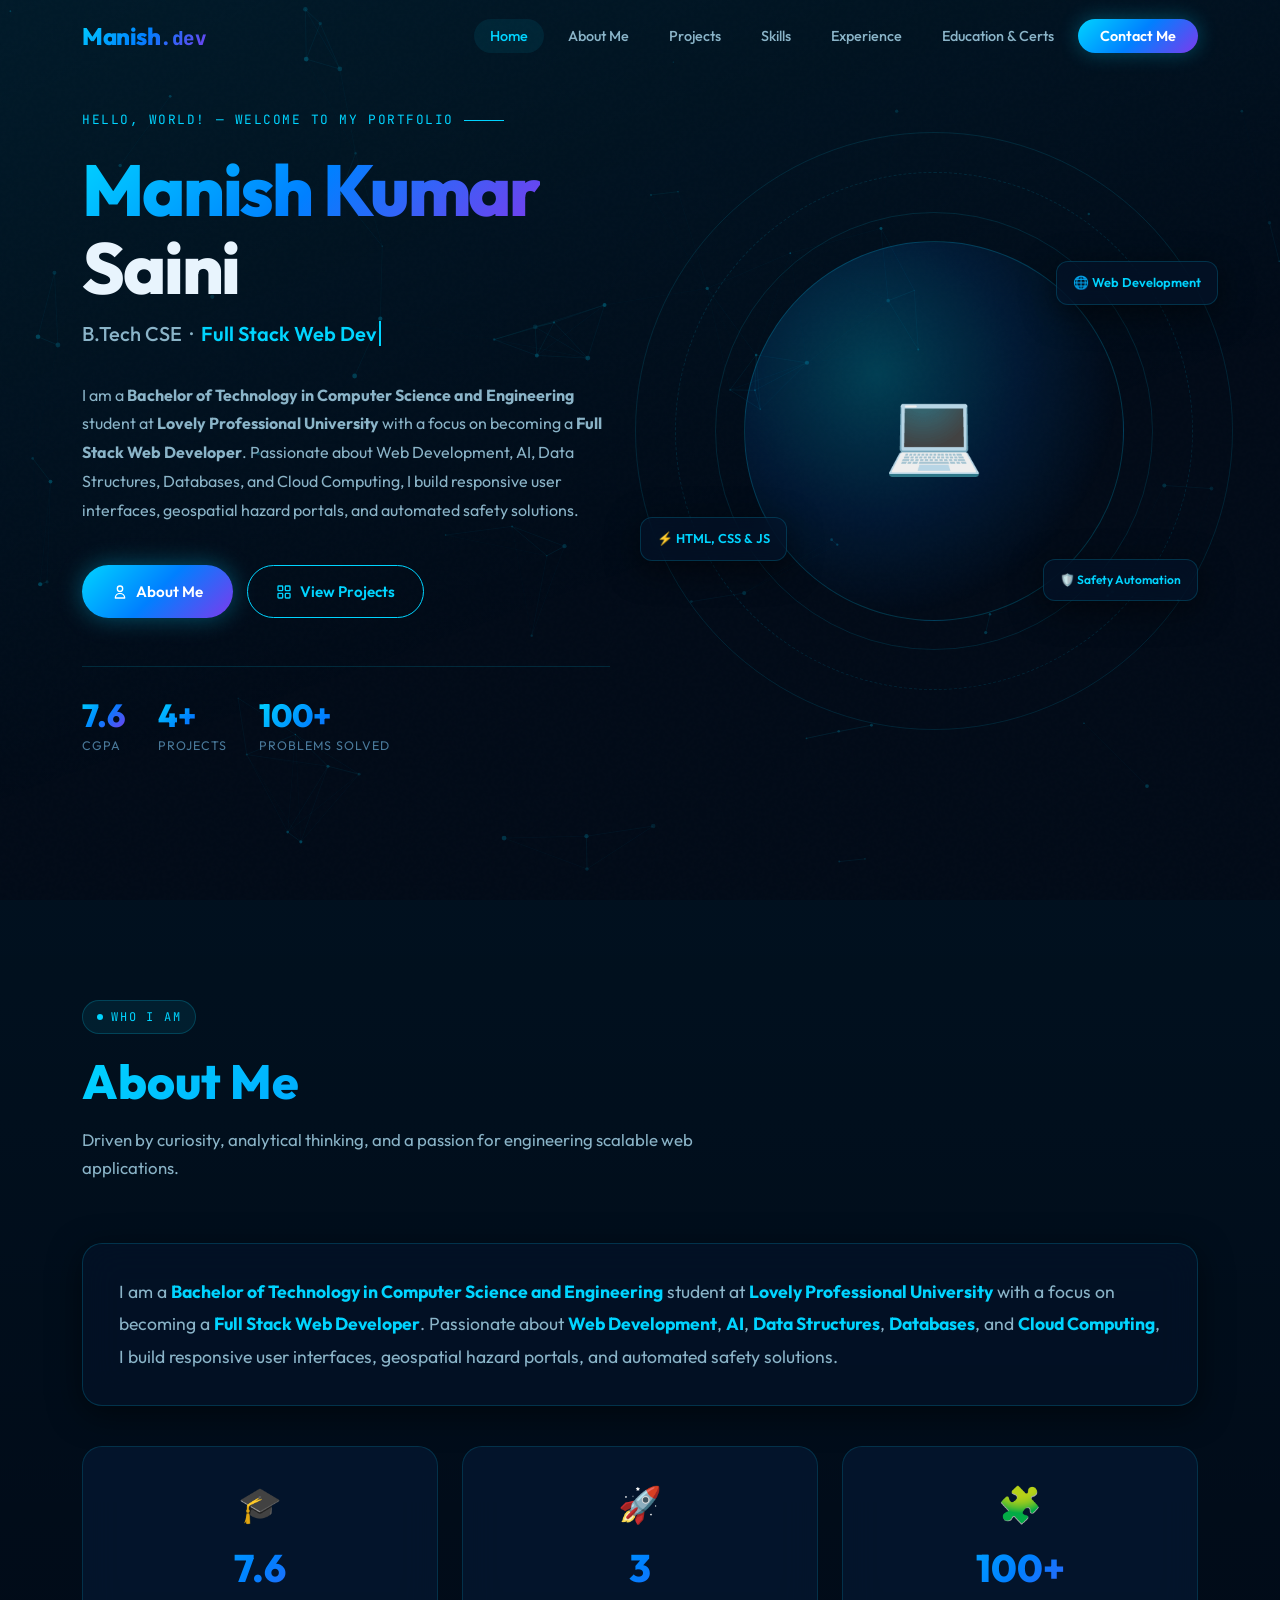
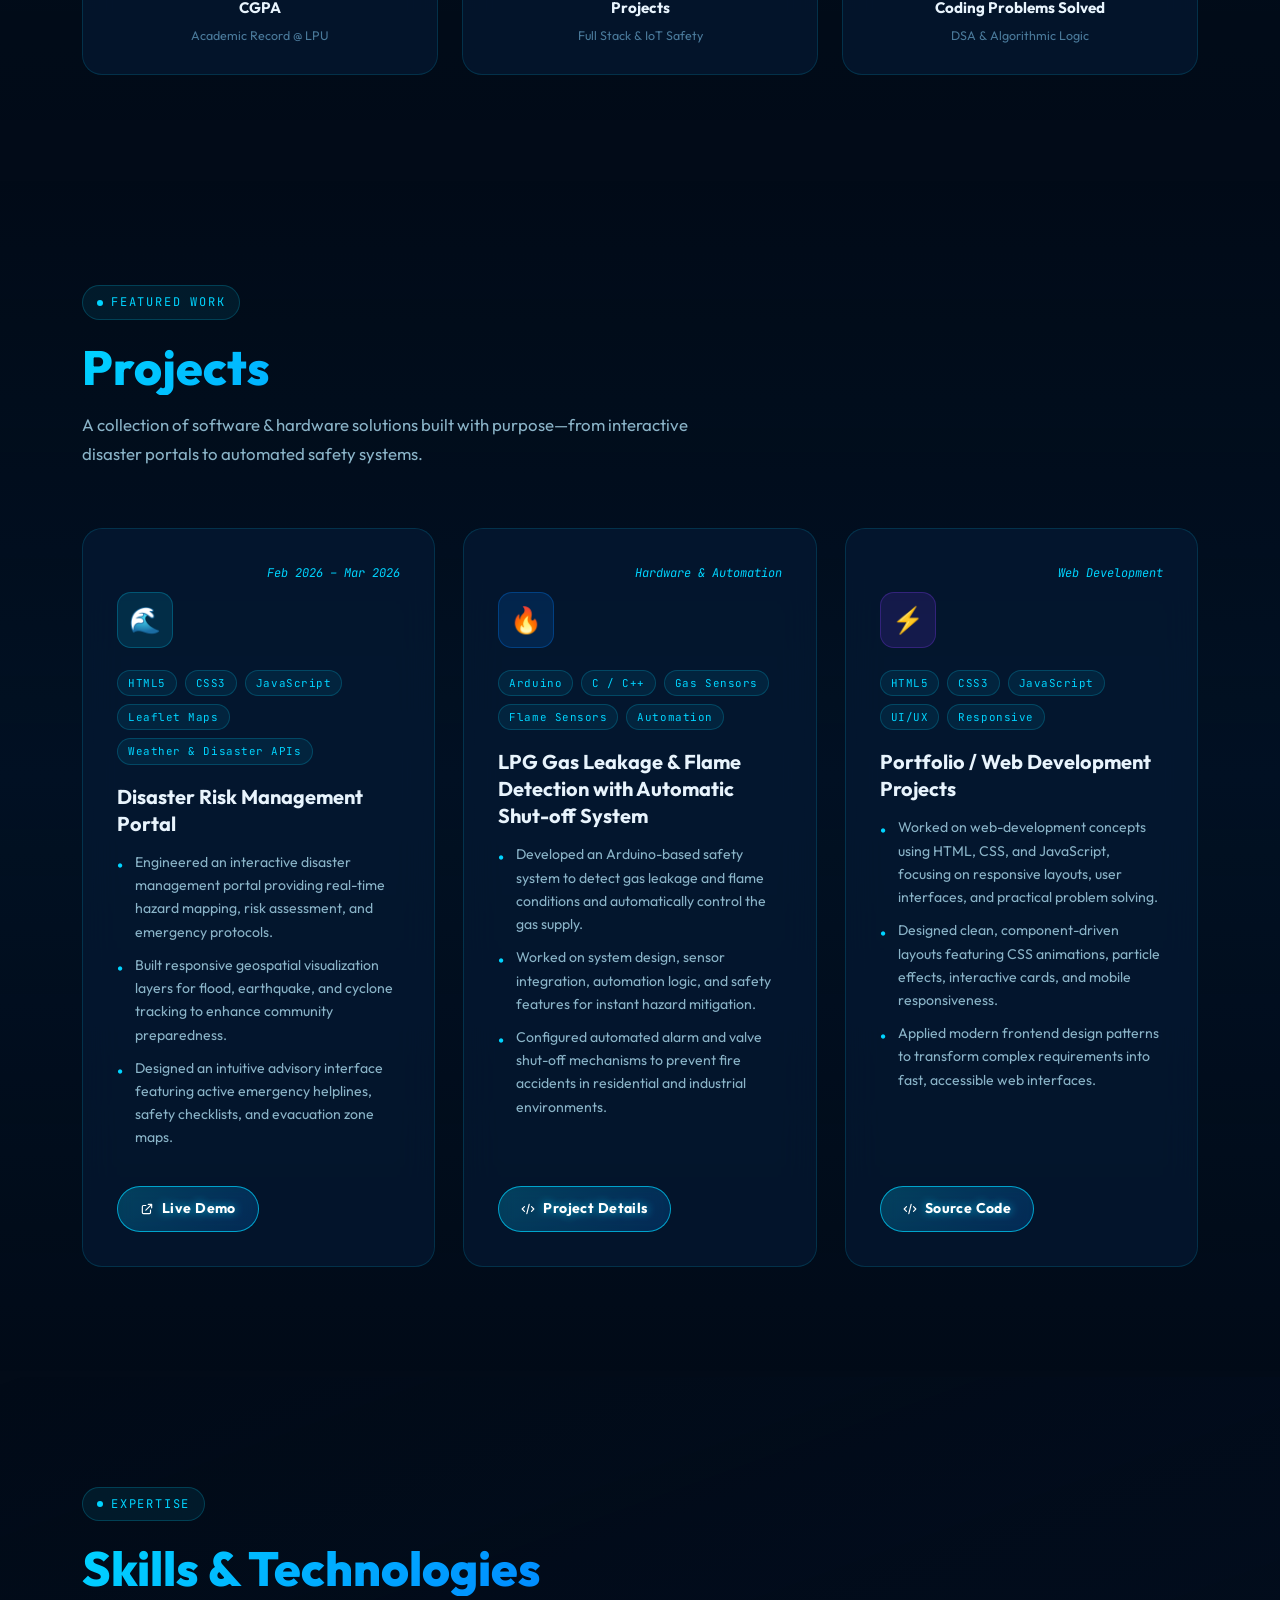
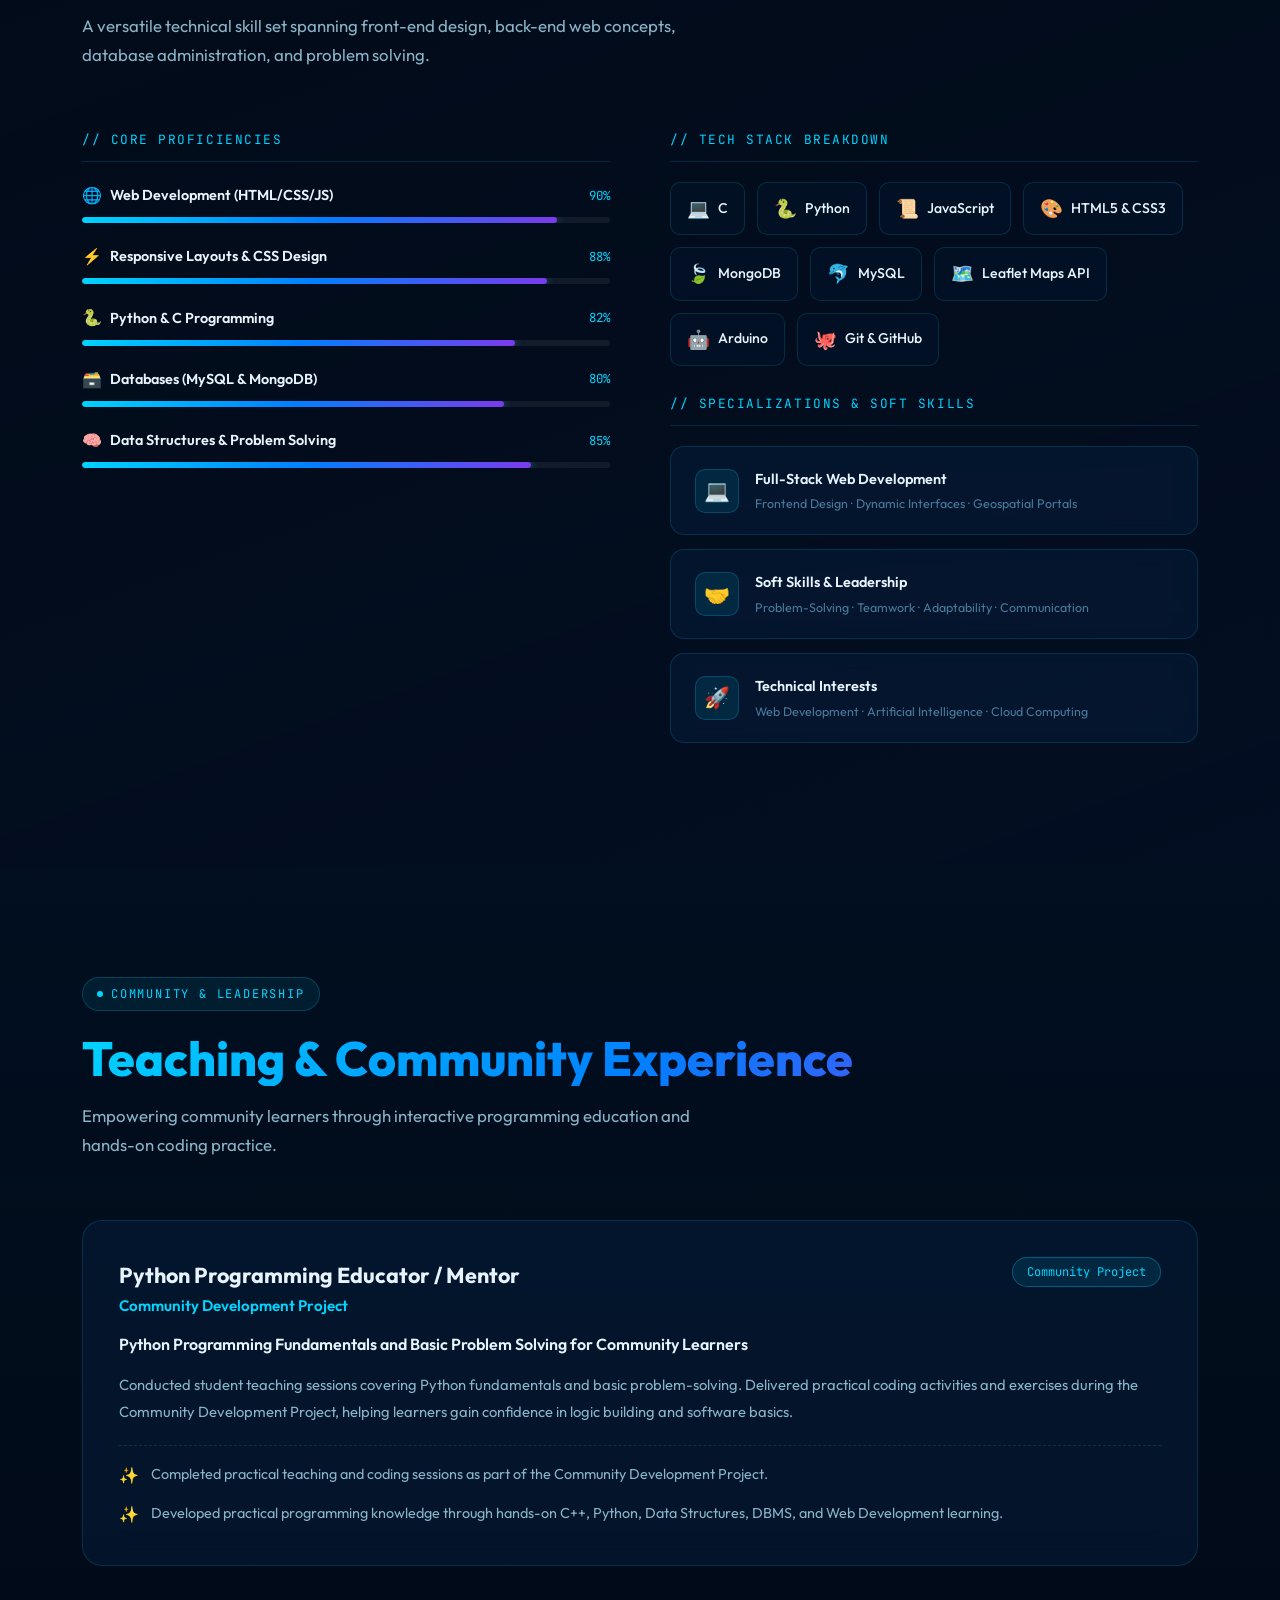
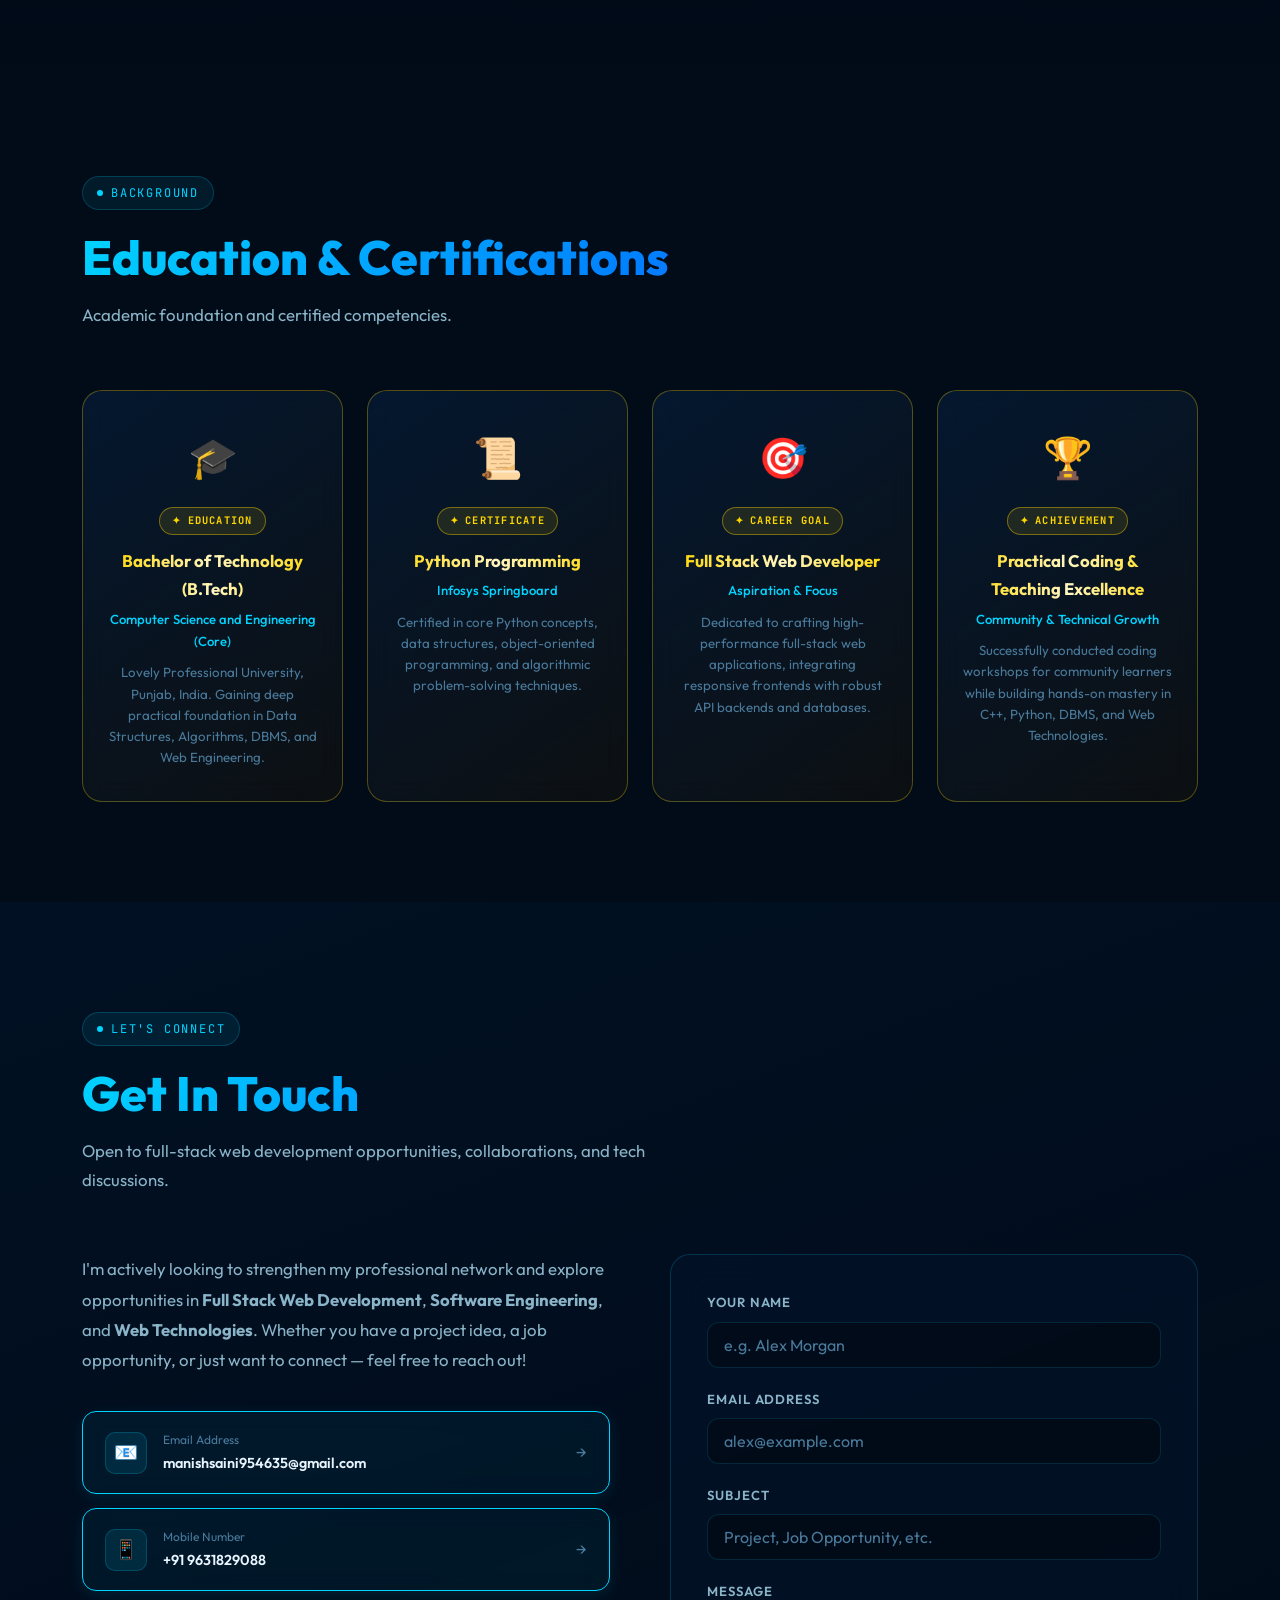
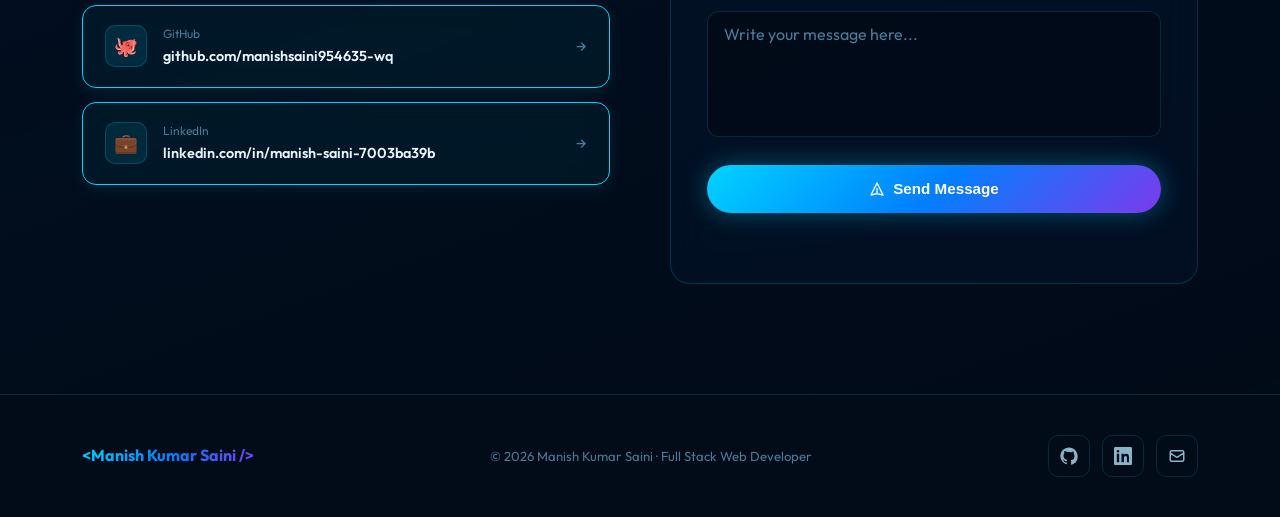
==== commit 60fa81d0: "Add About Me section with CGPA, Projects and Problems Solved tiles" ====
--- a/index.html
+++ b/index.html
@@ -3,8 +3,8 @@
 <head>
   <meta charset="UTF-8" />
   <meta name="viewport" content="width=device-width, initial-scale=1.0" />
-  <meta name="description" content="Manish Kumar Saini – Full Stack Web Developer & B.Tech CSE Student at Lovely Professional University. Portfolio showcasing projects in React, Node.js, Web Development, and IoT Safety Automation." />
-  <meta name="keywords" content="Manish Kumar Saini, Portfolio, Full Stack Web Developer, B.Tech CSE, Lovely Professional University, React.js, Node.js, Web Development" />
+  <meta name="description" content="Manish Kumar Saini – Full Stack Web Developer & B.Tech CSE Student at Lovely Professional University. Portfolio showcasing projects in HTML/CSS, JavaScript, Web Development, and IoT Safety Automation." />
+  <meta name="keywords" content="Manish Kumar Saini, Portfolio, Full Stack Web Developer, B.Tech CSE, Lovely Professional University, HTML, CSS, JavaScript, Web Development" />
   <meta name="author" content="Manish Kumar Saini" />
   <meta property="og:title" content="Manish Kumar Saini | Full Stack Web Developer Portfolio" />
   <meta property="og:description" content="Portfolio of Manish Kumar Saini – B.Tech CSE Student & Full Stack Web Developer." />
@@ -25,6 +25,7 @@
       <a href="#home" class="nav-logo" id="nav-logo">Manish<span>.dev</span></a>
       <ul class="nav-links" id="nav-links">
         <li><a href="#home" id="nav-home" class="active">Home</a></li>
+        <li><a href="#about" id="nav-about">About Me</a></li>
         <li><a href="#projects" id="nav-projects">Projects</a></li>
         <li><a href="#skills" id="nav-skills">Skills</a></li>
         <li><a href="#experience" id="nav-experience">Experience</a></li>
@@ -55,32 +56,32 @@
         </p>
 
         <p class="hero-desc">
-          I am a <strong>Bachelor of Technology in Computer Science and Engineering</strong> student at <strong>Lovely Professional University</strong> with a focus on becoming a <strong>Full Stack Web Developer</strong>. Passionate about Web Development, AI, Data Structures, Databases, and Cloud Computing, I build responsive user interfaces, real-time emergency web systems, geospatial hazard portals, and automated safety solutions.
+          I am a <strong>Bachelor of Technology in Computer Science and Engineering</strong> student at <strong>Lovely Professional University</strong> with a focus on becoming a <strong>Full Stack Web Developer</strong>. Passionate about Web Development, AI, Data Structures, Databases, and Cloud Computing, I build responsive user interfaces, geospatial hazard portals, and automated safety solutions.
         </p>
 
         <div class="hero-actions">
-          <a href="#projects" class="btn-primary" id="hero-view-projects">
+          <a href="#about" class="btn-primary" id="hero-view-about">
+            <svg width="16" height="16" fill="none" viewBox="0 0 24 24" stroke="currentColor" stroke-width="2"><path stroke-linecap="round" stroke-linejoin="round" d="M16 7a4 4 0 11-8 0 4 4 0 018 0zM12 14a7 7 0 00-7 7h14a7 7 0 00-7-7z"/></svg>
+            About Me
+          </a>
+          <a href="#projects" class="btn-secondary" id="hero-view-projects">
             <svg width="16" height="16" fill="none" viewBox="0 0 24 24" stroke="currentColor" stroke-width="2"><rect x="3" y="3" width="7" height="7" rx="1"/><rect x="14" y="3" width="7" height="7" rx="1"/><rect x="3" y="14" width="7" height="7" rx="1"/><rect x="14" y="14" width="7" height="7" rx="1"/></svg>
             View Projects
           </a>
-          <a href="#contact" class="btn-secondary" id="hero-contact">
-            <svg width="16" height="16" fill="none" viewBox="0 0 24 24" stroke="currentColor" stroke-width="2"><path stroke-linecap="round" stroke-linejoin="round" d="M21 10c0 7-9 13-9 13s-9-6-9-13a9 9 0 0118 0z"/><circle cx="12" cy="10" r="3"/></svg>
-            Get In Touch
-          </a>
         </div>
 
         <div class="hero-stats">
           <div class="stat-item">
-            <div class="stat-number" id="stat-projects">4+</div>
-            <div class="stat-label">Projects Built</div>
+            <div class="stat-number">7.6</div>
+            <div class="stat-label">CGPA</div>
           </div>
           <div class="stat-item">
-            <div class="stat-number">8+</div>
-            <div class="stat-label">Technologies</div>
+            <div class="stat-number" id="stat-projects">3</div>
+            <div class="stat-label">Projects</div>
           </div>
           <div class="stat-item">
-            <div class="stat-number">Full Stack</div>
-            <div class="stat-label">Goal Driven</div>
+            <div class="stat-number">100+</div>
+            <div class="stat-label">Problems Solved</div>
           </div>
         </div>
       </div>
@@ -94,10 +95,62 @@
           <div class="orb-center">💻</div>
         </div>
         <div class="floating-badge fb1">🌐 Web Development</div>
-        <div class="floating-badge fb2">⚡ React.js & Node.js</div>
-        <div class="floating-badge fb3">🛡️ Emergency Systems</div>
-      </div>
-
+        <div class="floating-badge fb2">⚡ HTML, CSS & JS</div>
+        <div class="floating-badge fb3">🛡️ Safety Automation</div>
+      </div>
+
+    </div>
+  </section>
+
+  <!-- ==================== ABOUT ME ==================== -->
+  <section id="about">
+    <div class="container">
+      <div class="reveal">
+        <div class="section-tag">Who I Am</div>
+        <h2 class="section-title">About Me</h2>
+        <p class="section-sub">Driven by curiosity, analytical thinking, and a passion for engineering scalable web applications.</p>
+      </div>
+
+      <div class="about-wrapper">
+        <!-- Main Bio Text -->
+        <div class="about-content reveal reveal-delay-1">
+          <p class="about-bio-text">
+            I am a <strong>Bachelor of Technology in Computer Science and Engineering</strong> student at <strong>Lovely Professional University</strong> with a focus on becoming a <strong>Full Stack Web Developer</strong>. Passionate about <strong>Web Development</strong>, <strong>AI</strong>, <strong>Data Structures</strong>, <strong>Databases</strong>, and <strong>Cloud Computing</strong>, I build responsive user interfaces, geospatial hazard portals, and automated safety solutions.
+          </p>
+        </div>
+
+        <!-- Metric Stat Tiles Grid -->
+        <div class="about-tiles-grid reveal reveal-delay-2">
+
+          <!-- Tile 1: CGPA -->
+          <div class="about-tile-card" id="tile-cgpa">
+            <div class="tile-glow-bg"></div>
+            <div class="tile-icon">🎓</div>
+            <div class="tile-number">7.6</div>
+            <div class="tile-label">CGPA</div>
+            <div class="tile-desc">Academic Record @ LPU</div>
+          </div>
+
+          <!-- Tile 2: Projects -->
+          <div class="about-tile-card" id="tile-projects">
+            <div class="tile-glow-bg"></div>
+            <div class="tile-icon">🚀</div>
+            <div class="tile-number">3</div>
+            <div class="tile-label">Projects</div>
+            <div class="tile-desc">Full Stack & IoT Safety</div>
+          </div>
+
+          <!-- Tile 3: Coding Problems Solved -->
+          <div class="about-tile-card" id="tile-problems">
+            <div class="tile-glow-bg"></div>
+            <div class="tile-icon">🧩</div>
+            <div class="tile-number">100+</div>
+            <div class="tile-label">Coding Problems Solved</div>
+            <div class="tile-desc">DSA & Algorithmic Logic</div>
+          </div>
+
+        </div>
+      </div>
     </div>
   </section>
 
@@ -107,43 +160,13 @@
       <div class="reveal">
         <div class="section-tag">Featured Work</div>
         <h2 class="section-title">Projects</h2>
-        <p class="section-sub">A collection of software & hardware solutions built with purpose—from women's safety platforms to interactive disaster portals.</p>
+        <p class="section-sub">A collection of software & hardware solutions built with purpose—from interactive disaster portals to automated safety systems.</p>
       </div>
 
       <div class="projects-grid">
 
-        <!-- Project 1 -->
-        <div class="project-card reveal reveal-delay-1" id="project-sheild">
-          <div class="project-header-meta">
-            <span class="project-date">Dec 2025 – Jan 2026</span>
-          </div>
-          <div class="project-icon icon-purple">🛡️</div>
-          <div class="project-tags">
-            <span class="tag">React.js</span>
-            <span class="tag">Node.js</span>
-            <span class="tag">Express.js</span>
-            <span class="tag">MongoDB</span>
-            <span class="tag">Geolocation API</span>
-            <span class="tag">Web MediaStream API</span>
-            <span class="tag">Tailwind CSS</span>
-          </div>
-          <h3 class="project-title">SHE-ILD – Women Safety & Emergency SOS Web Platform</h3>
-          <ul class="project-bullet-list">
-            <li>Architected and deployed an emergency SOS system designed for rapid distress alerting and automated incident recording.</li>
-            <li>Integrated browser Geolocation and Leaflet Map APIs to stream real-time GPS coordinates and route users toward verified emergency zones.</li>
-            <li>Implemented background audio capture using the Web MediaStream API on SOS trigger, securely streaming encrypted evidence clips to cloud storage.</li>
-            <li>Optimized the alerting pipeline to achieve sub-second dispatch latency across diverse desktop and mobile browsers.</li>
-          </ul>
-          <div class="project-links">
-            <a href="https://github.com/manishsaini954635-wq" target="_blank" rel="noopener noreferrer" class="proj-link" id="proj1-demo">
-              <svg width="14" height="14" fill="none" viewBox="0 0 24 24" stroke="currentColor" stroke-width="2"><path stroke-linecap="round" stroke-linejoin="round" d="M10 6H6a2 2 0 00-2 2v10a2 2 0 002 2h10a2 2 0 002-2v-4M14 4h6m0 0v6m0-6L10 14"/></svg>
-              Live Demo
-            </a>
-          </div>
-        </div>
-
-        <!-- Project 2 -->
-        <div class="project-card reveal reveal-delay-2" id="project-disaster">
+        <!-- Project 1: Disaster Portal -->
+        <div class="project-card reveal reveal-delay-1" id="project-disaster">
           <div class="project-header-meta">
             <span class="project-date">Feb 2026 – Mar 2026</span>
           </div>
@@ -162,15 +185,15 @@
             <li>Designed an intuitive advisory interface featuring active emergency helplines, safety checklists, and evacuation zone maps.</li>
           </ul>
           <div class="project-links">
-            <a href="https://github.com/manishsaini954635-wq" target="_blank" rel="noopener noreferrer" class="proj-link" id="proj2-demo">
+            <a href="https://github.com/manishsaini954635-wq" target="_blank" rel="noopener noreferrer" class="proj-link" id="proj1-demo">
               <svg width="14" height="14" fill="none" viewBox="0 0 24 24" stroke="currentColor" stroke-width="2"><path stroke-linecap="round" stroke-linejoin="round" d="M10 6H6a2 2 0 00-2 2v10a2 2 0 002 2h10a2 2 0 002-2v-4M14 4h6m0 0v6m0-6L10 14"/></svg>
               Live Demo
             </a>
           </div>
         </div>
 
-        <!-- Project 3 -->
-        <div class="project-card reveal reveal-delay-3" id="project-lpg">
+        <!-- Project 2: LPG Gas Leakage -->
+        <div class="project-card reveal reveal-delay-2" id="project-lpg">
           <div class="project-header-meta">
             <span class="project-date">Hardware & Automation</span>
           </div>
@@ -189,15 +212,15 @@
             <li>Configured automated alarm and valve shut-off mechanisms to prevent fire accidents in residential and industrial environments.</li>
           </ul>
           <div class="project-links">
-            <a href="https://github.com/manishsaini954635-wq" target="_blank" rel="noopener noreferrer" class="proj-link" id="proj3-code">
+            <a href="https://github.com/manishsaini954635-wq" target="_blank" rel="noopener noreferrer" class="proj-link" id="proj2-code">
               <svg width="14" height="14" fill="none" viewBox="0 0 24 24" stroke="currentColor" stroke-width="2"><path stroke-linecap="round" stroke-linejoin="round" d="M10 20l4-16m4 4l4 4-4 4M6 16l-4-4 4-4"/></svg>
               Project Details
             </a>
           </div>
         </div>
 
-        <!-- Project 4 -->
-        <div class="project-card reveal reveal-delay-4" id="project-portfolio">
+        <!-- Project 3: Portfolio & Web Development -->
+        <div class="project-card reveal reveal-delay-3" id="project-portfolio">
           <div class="project-header-meta">
             <span class="project-date">Web Development</span>
           </div>
@@ -216,7 +239,7 @@
             <li>Applied modern frontend design patterns to transform complex requirements into fast, accessible web interfaces.</li>
           </ul>
           <div class="project-links">
-            <a href="https://github.com/manishsaini954635-wq" target="_blank" rel="noopener noreferrer" class="proj-link" id="proj4-code">
+            <a href="https://github.com/manishsaini954635-wq" target="_blank" rel="noopener noreferrer" class="proj-link" id="proj3-code">
               <svg width="14" height="14" fill="none" viewBox="0 0 24 24" stroke="currentColor" stroke-width="2"><path stroke-linecap="round" stroke-linejoin="round" d="M10 20l4-16m4 4l4 4-4 4M6 16l-4-4 4-4"/></svg>
               Source Code
             </a>
@@ -233,7 +256,7 @@
       <div class="reveal">
         <div class="section-tag">Expertise</div>
         <h2 class="section-title">Skills & Technologies</h2>
-        <p class="section-sub">A versatile technical skill set spanning front-end design, back-end web frameworks, database administration, and problem solving.</p>
+        <p class="section-sub">A versatile technical skill set spanning front-end design, back-end web concepts, database administration, and problem solving.</p>
       </div>
 
       <div class="skills-layout">
@@ -252,10 +275,10 @@
 
           <div class="skill-bar-item">
             <div class="skill-bar-header">
-              <span class="skill-name"><span class="skill-icon">⚡</span>React.js & Tailwind CSS</span>
-              <span class="skill-pct">85%</span>
-            </div>
-            <div class="skill-track"><div class="skill-fill" data-width="85"></div></div>
+              <span class="skill-name"><span class="skill-icon">⚡</span>Responsive Layouts & CSS Design</span>
+              <span class="skill-pct">88%</span>
+            </div>
+            <div class="skill-track"><div class="skill-fill" data-width="88"></div></div>
           </div>
 
           <div class="skill-bar-item">
@@ -264,14 +287,6 @@
               <span class="skill-pct">82%</span>
             </div>
             <div class="skill-track"><div class="skill-fill" data-width="82"></div></div>
-          </div>
-
-          <div class="skill-bar-item">
-            <div class="skill-bar-header">
-              <span class="skill-name"><span class="skill-icon">⚙️</span>Node.js & Express.js</span>
-              <span class="skill-pct">80%</span>
-            </div>
-            <div class="skill-track"><div class="skill-fill" data-width="80"></div></div>
           </div>
 
           <div class="skill-bar-item">
@@ -299,15 +314,9 @@
             <div class="tech-pill"><span class="pill-icon">🐍</span> Python</div>
             <div class="tech-pill"><span class="pill-icon">📜</span> JavaScript</div>
             <div class="tech-pill"><span class="pill-icon">🎨</span> HTML5 & CSS3</div>
-            <div class="tech-pill"><span class="pill-icon">⚛️</span> React.js</div>
-            <div class="tech-pill"><span class="pill-icon">🟢</span> Node.js</div>
-            <div class="tech-pill"><span class="pill-icon">🚀</span> Express.js</div>
             <div class="tech-pill"><span class="pill-icon">🍃</span> MongoDB</div>
             <div class="tech-pill"><span class="pill-icon">🐬</span> MySQL</div>
-            <div class="tech-pill"><span class="pill-icon">🌊</span> Tailwind CSS</div>
             <div class="tech-pill"><span class="pill-icon">🗺️</span> Leaflet Maps API</div>
-            <div class="tech-pill"><span class="pill-icon">📍</span> Geolocation API</div>
-            <div class="tech-pill"><span class="pill-icon">🎙️</span> Web MediaStream API</div>
             <div class="tech-pill"><span class="pill-icon">🤖</span> Arduino</div>
             <div class="tech-pill"><span class="pill-icon">🐙</span> Git & GitHub</div>
           </div>
@@ -318,7 +327,7 @@
             <div class="cert-icon">💻</div>
             <div>
               <div class="cert-name">Full-Stack Web Development</div>
-              <div class="cert-issuer">Frontend Design · REST APIs · Real-time SOS Platforms</div>
+              <div class="cert-issuer">Frontend Design · Dynamic Interfaces · Geospatial Portals</div>
             </div>
           </div>
           <div class="cert-card" id="domain-soft">
--- a/style.css
+++ b/style.css
@@ -43,6 +43,7 @@
 html {
   scroll-behavior: smooth;
   scroll-padding-top: var(--nav-height);
+  -webkit-text-size-adjust: 100%;
 }
 
 body {
@@ -51,6 +52,10 @@
   color: var(--color-text-primary);
   overflow-x: hidden;
   line-height: 1.7;
+}
+
+body.menu-open {
+  overflow: hidden;
 }
 
 a { color: inherit; text-decoration: none; }
@@ -139,7 +144,7 @@
 }
 
 .section-title {
-  font-size: clamp(2rem, 4vw, 3rem);
+  font-size: clamp(1.8rem, 4vw, 3rem);
   font-weight: 800;
   line-height: 1.15;
   margin-bottom: 16px;
@@ -170,7 +175,7 @@
 }
 
 #navbar.scrolled {
-  background: rgba(2, 11, 24, 0.82);
+  background: rgba(2, 11, 24, 0.88);
   backdrop-filter: blur(var(--glass-blur));
   -webkit-backdrop-filter: blur(var(--glass-blur));
   border-bottom: 1px solid var(--color-border);
@@ -235,23 +240,42 @@
 
 .nav-cta:hover {
   box-shadow: 0 0 35px rgba(0, 212, 255, 0.55) !important;
-  background: rgba(0,0,0,0) !important;
 }
 
 .nav-hamburger {
   display: none;
   flex-direction: column;
-  gap: 5px;
+  justify-content: center;
+  gap: 6px;
   cursor: pointer;
-  padding: 4px;
+  padding: 8px;
+  width: 44px;
+  height: 44px;
+  border-radius: 8px;
+  background: rgba(0, 212, 255, 0.05);
+  border: 1px solid var(--color-border);
+  transition: var(--transition);
 }
 
 .nav-hamburger span {
-  width: 24px;
+  width: 100%;
   height: 2px;
   background: var(--color-accent-cyan);
   border-radius: 2px;
-  transition: var(--transition);
+  transition: transform 0.3s ease, opacity 0.3s ease;
+  transform-origin: center;
+}
+
+.nav-hamburger.open span:nth-child(1) {
+  transform: translateY(8px) rotate(45deg);
+}
+
+.nav-hamburger.open span:nth-child(2) {
+  opacity: 0;
+}
+
+.nav-hamburger.open span:nth-child(3) {
+  transform: translateY(-8px) rotate(-45deg);
 }
 
 /* ============================
@@ -297,7 +321,7 @@
 }
 
 .hero-name {
-  font-size: clamp(2.8rem, 6vw, 4.5rem);
+  font-size: clamp(2.4rem, 6vw, 4.5rem);
   font-weight: 800;
   line-height: 1.08;
   letter-spacing: -0.03em;
@@ -340,6 +364,7 @@
 .btn-primary {
   display: inline-flex;
   align-items: center;
+  justify-content: center;
   gap: 8px;
   background: var(--gradient-primary);
   color: #fff;
@@ -353,6 +378,7 @@
   cursor: pointer;
   position: relative;
   overflow: hidden;
+  min-height: 48px;
 }
 
 .btn-primary::before {
@@ -370,6 +396,7 @@
 .btn-secondary {
   display: inline-flex;
   align-items: center;
+  justify-content: center;
   gap: 8px;
   background: transparent;
   color: var(--color-accent-cyan);
@@ -380,6 +407,7 @@
   border: 1px solid var(--color-accent-cyan);
   transition: var(--transition);
   cursor: pointer;
+  min-height: 48px;
 }
 
 .btn-secondary:hover {
@@ -494,6 +522,88 @@
 .fb3 { bottom: 20px; right: 0px; animation-delay: 3s; font-size: 0.75rem; }
 
 /* ============================
+   ABOUT ME SECTION
+   ============================ */
+#about {
+  background: linear-gradient(180deg, rgba(0, 212, 255, 0.03) 0%, transparent 100%);
+  padding: 100px 0;
+}
+
+.about-wrapper {
+  display: flex;
+  flex-direction: column;
+  gap: 40px;
+}
+
+.about-bio-text {
+  font-size: 1.1rem;
+  color: var(--color-text-secondary);
+  line-height: 1.85;
+  background: var(--glass-bg);
+  border: 1px solid var(--glass-border);
+  border-radius: var(--radius-card);
+  padding: 32px 36px;
+  backdrop-filter: blur(var(--glass-blur));
+  box-shadow: var(--shadow-card);
+}
+
+.about-bio-text strong {
+  color: var(--color-accent-cyan);
+}
+
+.about-tiles-grid {
+  display: grid;
+  grid-template-columns: repeat(3, 1fr);
+  gap: 24px;
+}
+
+.about-tile-card {
+  background: var(--color-bg-card);
+  backdrop-filter: blur(var(--glass-blur));
+  border: 1px solid var(--color-border);
+  border-radius: var(--radius-card);
+  padding: 28px 20px;
+  text-align: center;
+  position: relative;
+  overflow: hidden;
+  transition: var(--transition);
+}
+
+.about-tile-card:hover {
+  border-color: var(--color-border-hover);
+  transform: translateY(-6px);
+  box-shadow: 0 16px 40px rgba(0, 0, 0, 0.5), 0 0 25px rgba(0, 212, 255, 0.25);
+}
+
+.tile-icon {
+  font-size: 2.2rem;
+  margin-bottom: 12px;
+}
+
+.tile-number {
+  font-size: 2.4rem;
+  font-weight: 800;
+  background: var(--gradient-primary);
+  -webkit-background-clip: text;
+  -webkit-text-fill-color: transparent;
+  background-clip: text;
+  line-height: 1.1;
+  margin-bottom: 6px;
+}
+
+.tile-label {
+  font-size: 0.95rem;
+  font-weight: 700;
+  color: var(--color-text-primary);
+  margin-bottom: 4px;
+}
+
+.tile-desc {
+  font-size: 0.78rem;
+  color: var(--color-text-muted);
+}
+
+/* ============================
    PROJECTS SECTION
    ============================ */
 #projects {
@@ -502,7 +612,7 @@
 
 .projects-grid {
   display: grid;
-  grid-template-columns: repeat(auto-fill, minmax(360px, 1fr));
+  grid-template-columns: repeat(auto-fill, minmax(340px, 1fr));
   gap: 28px;
 }
 
@@ -679,6 +789,7 @@
 .proj-link {
   display: inline-flex;
   align-items: center;
+  justify-content: center;
   gap: 8px;
   font-size: 0.88rem;
   font-weight: 700;
@@ -692,6 +803,7 @@
   transition: var(--transition);
   animation: glow-pulse 2.2s ease-in-out infinite;
   text-shadow: 0 0 8px rgba(0, 212, 255, 0.8);
+  min-height: 44px;
 }
 
 .proj-link:hover {
@@ -1062,6 +1174,7 @@
   border-radius: 14px;
   transition: var(--transition);
   backdrop-filter: blur(10px);
+  overflow-wrap: anywhere;
 }
 
 .contact-link-item:hover {
@@ -1084,9 +1197,9 @@
   flex-shrink: 0;
 }
 
-.contact-link-info { flex: 1; }
+.contact-link-info { flex: 1; min-width: 0; }
 .contact-link-label { font-size: 0.75rem; color: var(--color-text-muted); }
-.contact-link-value { font-size: 0.9rem; font-weight: 600; color: var(--color-text-primary); }
+.contact-link-value { font-size: 0.9rem; font-weight: 600; color: var(--color-text-primary); word-break: break-word; }
 
 .contact-link-arrow { color: var(--color-text-muted); font-size: 1rem; }
 
@@ -1118,7 +1231,7 @@
   border: 1px solid var(--color-border);
   color: var(--color-text-primary);
   font-family: var(--font-main);
-  font-size: 0.95rem;
+  font-size: 16px; /* 16px prevents iOS Safari auto-zoom */
   padding: 12px 16px;
   border-radius: 12px;
   outline: none;
@@ -1172,8 +1285,8 @@
 }
 
 .social-btn {
-  width: 38px;
-  height: 38px;
+  width: 42px;
+  height: 42px;
   border-radius: 10px;
   border: 1px solid var(--color-border);
   display: flex;
@@ -1211,30 +1324,221 @@
 .reveal-delay-4 { transition-delay: 0.4s; }
 
 /* ============================
-   RESPONSIVE
+   MOBILE OPTIMIZATIONS & MEDIA QUERIES
    ============================ */
 @media (max-width: 960px) {
-  .hero-inner { grid-template-columns: 1fr; text-align: center; }
-  .hero-desc { margin: 0 auto 40px; }
-  .hero-actions { justify-content: center; }
-  .hero-stats { justify-content: center; }
-  .hero-visual { display: none; }
-  .skills-layout { grid-template-columns: 1fr; }
-  .contact-wrapper { grid-template-columns: 1fr; }
-}
-
-@media (max-width: 720px) {
-  section { padding: 80px 0; }
-  .container { padding: 0 20px; }
-  .nav-links { display: none; position: absolute; top: var(--nav-height); left: 0; right: 0; background: rgba(2, 11, 24, 0.96); flex-direction: column; padding: 20px; gap: 4px; border-bottom: 1px solid var(--color-border); }
-  .nav-links.open { display: flex; }
-  .nav-hamburger { display: flex; }
-  .projects-grid { grid-template-columns: 1fr; }
-  .achievements-row { grid-template-columns: 1fr 1fr; }
-}
-
-@media (max-width: 480px) {
-  .hero-stats { flex-direction: column; gap: 20px; }
-  .achievements-row { grid-template-columns: 1fr; }
-  .contact-form { padding: 24px; }
-}
+  .hero-inner {
+    grid-template-columns: 1fr;
+    text-align: center;
+    gap: 40px;
+  }
+  .hero-desc {
+    margin: 0 auto 30px;
+  }
+  .hero-eyebrow {
+    justify-content: center;
+  }
+  .hero-eyebrow::after {
+    display: none;
+  }
+  .hero-actions {
+    justify-content: center;
+  }
+  .hero-stats {
+    justify-content: center;
+  }
+
+  /* Compact Hero Visual on Mobile */
+  .hero-visual {
+    margin-top: 10px;
+  }
+  .hero-orb {
+    width: 240px;
+    height: 240px;
+  }
+  .orb-center {
+    font-size: 3.2rem;
+  }
+  .orb-ring:nth-child(1) { inset: -15px; }
+  .orb-ring:nth-child(2) { inset: -35px; }
+  .orb-ring:nth-child(3) { inset: -55px; }
+
+  .floating-badge {
+    padding: 6px 12px;
+    font-size: 0.72rem;
+  }
+  .fb1 { top: 0px; right: -10px; }
+  .fb2 { bottom: 10px; left: -15px; }
+  .fb3 { display: none; }
+
+  .skills-layout {
+    grid-template-columns: 1fr;
+    gap: 40px;
+  }
+  .contact-wrapper {
+    grid-template-columns: 1fr;
+    gap: 40px;
+  }
+}
+
+@media (max-width: 768px) {
+  section {
+    padding: 70px 0;
+  }
+  .container {
+    padding: 0 20px;
+  }
+
+  .about-tiles-grid {
+    grid-template-columns: 1fr;
+    gap: 16px;
+  }
+
+  .about-bio-text {
+    padding: 24px 20px;
+    font-size: 1rem;
+  }
+
+  /* Mobile Full-Screen Navigation Drawer */
+  .nav-hamburger {
+    display: flex;
+  }
+
+  .nav-links {
+    display: flex;
+    flex-direction: column;
+    position: fixed;
+    top: var(--nav-height);
+    left: 0;
+    right: 0;
+    bottom: 0;
+    height: calc(100vh - var(--nav-height));
+    background: rgba(2, 11, 24, 0.97);
+    backdrop-filter: blur(24px);
+    -webkit-backdrop-filter: blur(24px);
+    padding: 30px 24px 50px;
+    gap: 16px;
+    border-top: 1px solid var(--color-border);
+    transform: translateY(-120%);
+    opacity: 0;
+    pointer-events: none;
+    transition: transform 0.4s cubic-bezier(0.4, 0, 0.2, 1), opacity 0.3s ease;
+    overflow-y: auto;
+    z-index: 999;
+  }
+
+  .nav-links.open {
+    transform: translateY(0);
+    opacity: 1;
+    pointer-events: auto;
+  }
+
+  .nav-links a {
+    font-size: 1.15rem;
+    font-weight: 600;
+    padding: 14px 20px;
+    width: 100%;
+    text-align: center;
+    border-radius: 12px;
+    background: rgba(0, 212, 255, 0.03);
+    border: 1px solid rgba(0, 212, 255, 0.08);
+  }
+
+  .nav-links a:hover,
+  .nav-links a.active {
+    background: rgba(0, 212, 255, 0.12);
+    color: var(--color-accent-cyan);
+    border-color: rgba(0, 212, 255, 0.3);
+  }
+
+  .nav-cta {
+    margin-top: 10px;
+    padding: 14px 24px !important;
+    font-size: 1.1rem !important;
+  }
+
+  .projects-grid {
+    grid-template-columns: 1fr;
+    gap: 20px;
+  }
+
+  .project-card {
+    padding: 26px 20px;
+  }
+
+  .project-title {
+    font-size: 1.15rem;
+  }
+
+  .proj-link {
+    width: 100%;
+    text-align: center;
+  }
+
+  .achievements-row {
+    grid-template-columns: 1fr 1fr;
+    gap: 16px;
+  }
+
+  .ach-card {
+    padding: 24px 16px;
+  }
+
+  .experience-card {
+    padding: 24px 20px;
+  }
+
+  .exp-role {
+    font-size: 1.2rem;
+  }
+}
+
+@media (max-width: 540px) {
+  .hero-name {
+    font-size: 2.2rem;
+  }
+
+  .hero-title-line {
+    font-size: 1rem;
+  }
+
+  .hero-actions {
+    flex-direction: column;
+    width: 100%;
+  }
+
+  .btn-primary,
+  .btn-secondary {
+    width: 100%;
+  }
+
+  .hero-stats {
+    flex-direction: row;
+    justify-content: space-around;
+    gap: 16px;
+    padding-top: 24px;
+    margin-top: 32px;
+  }
+
+  .stat-number {
+    font-size: 1.6rem;
+  }
+
+  .stat-label {
+    font-size: 0.7rem;
+  }
+
+  .achievements-row {
+    grid-template-columns: 1fr;
+  }
+
+  .contact-form {
+    padding: 22px 16px;
+  }
+
+  .footer-inner {
+    flex-direction: column;
+    text-align: center;
+    gap: 14px;
+  }
+}
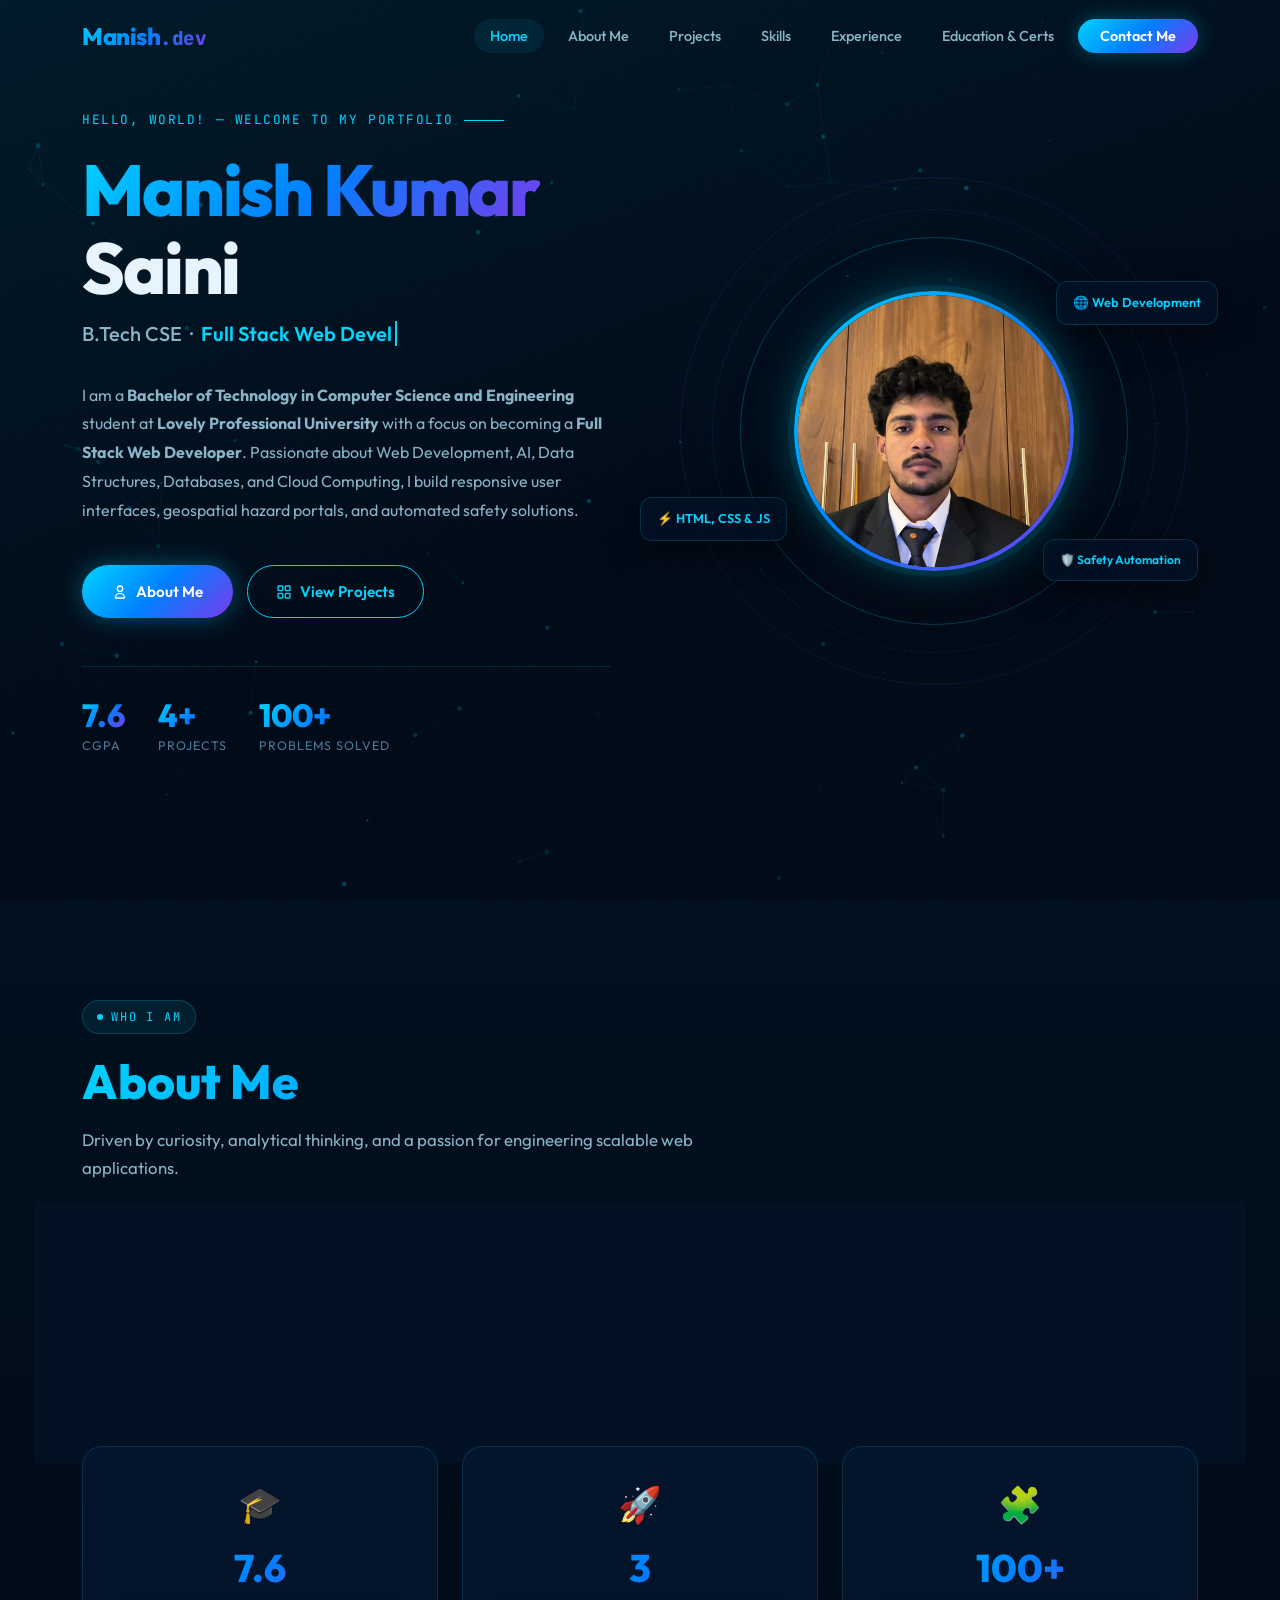
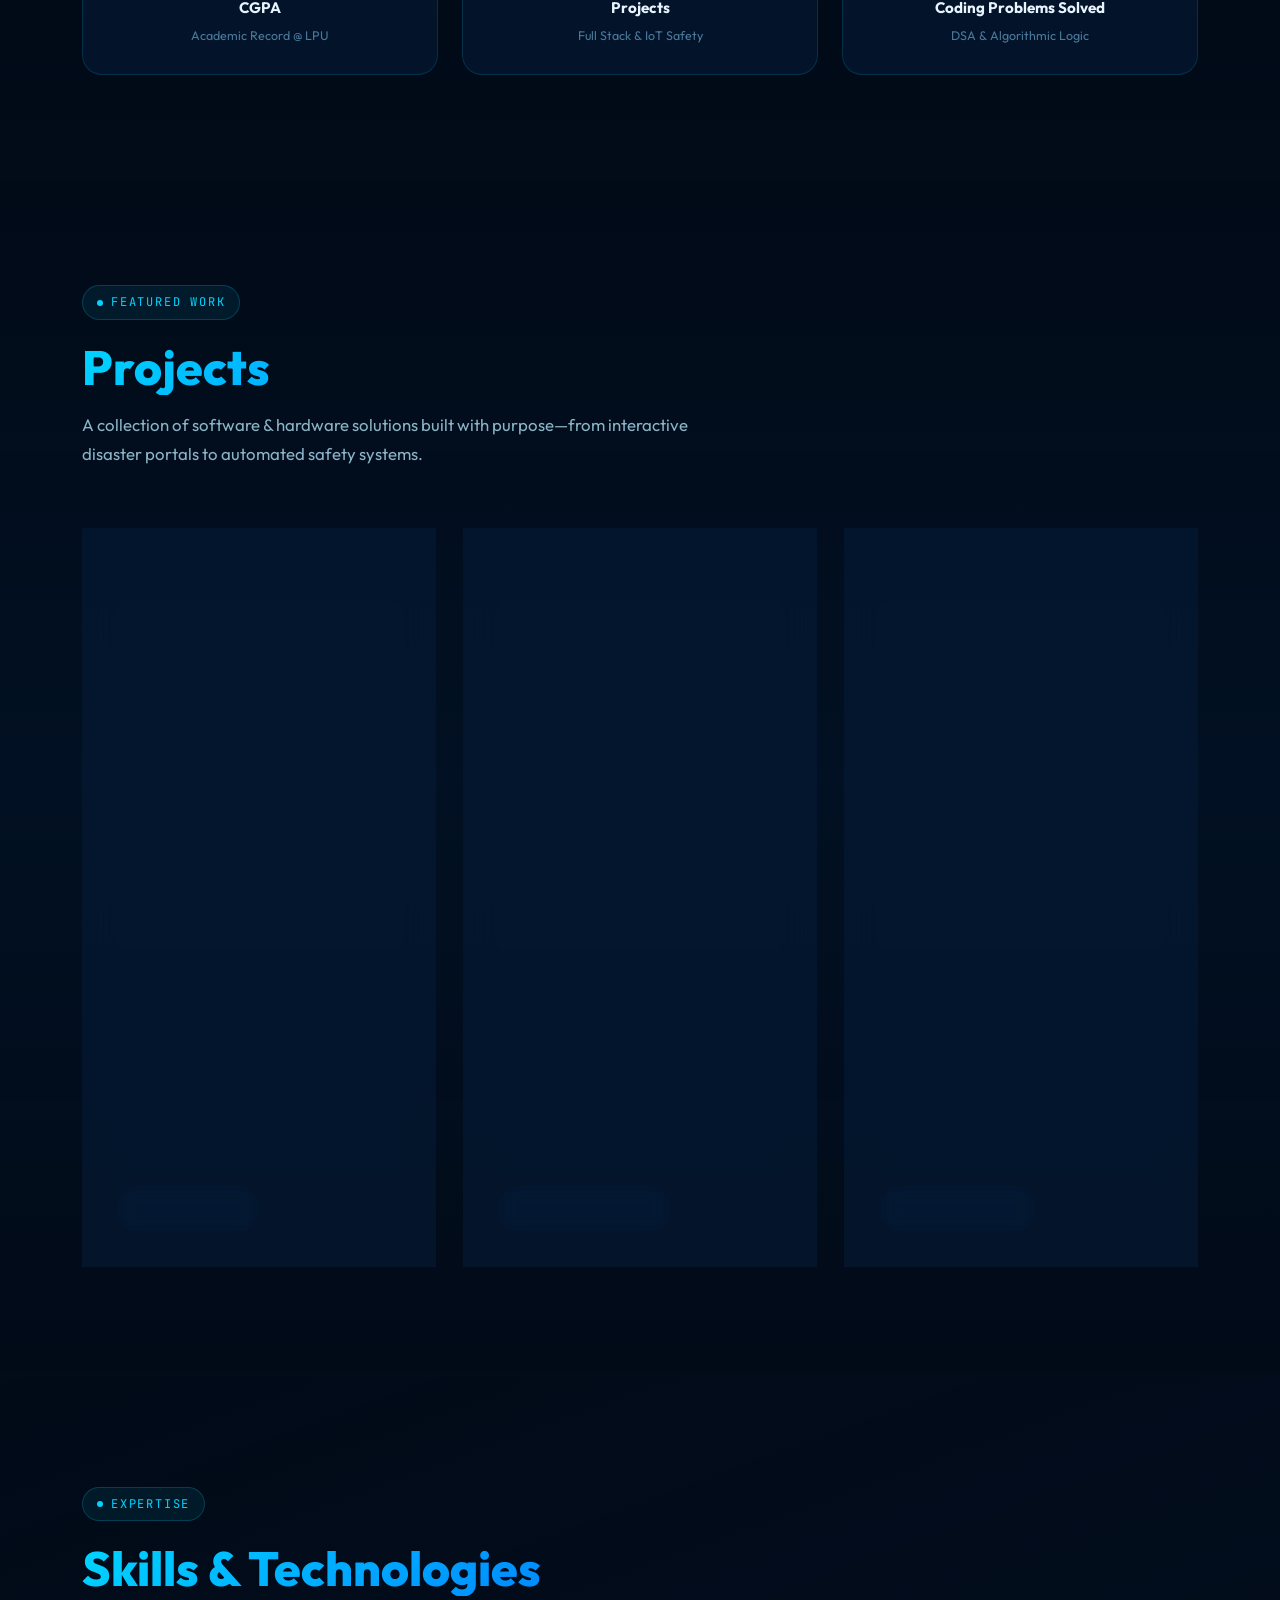
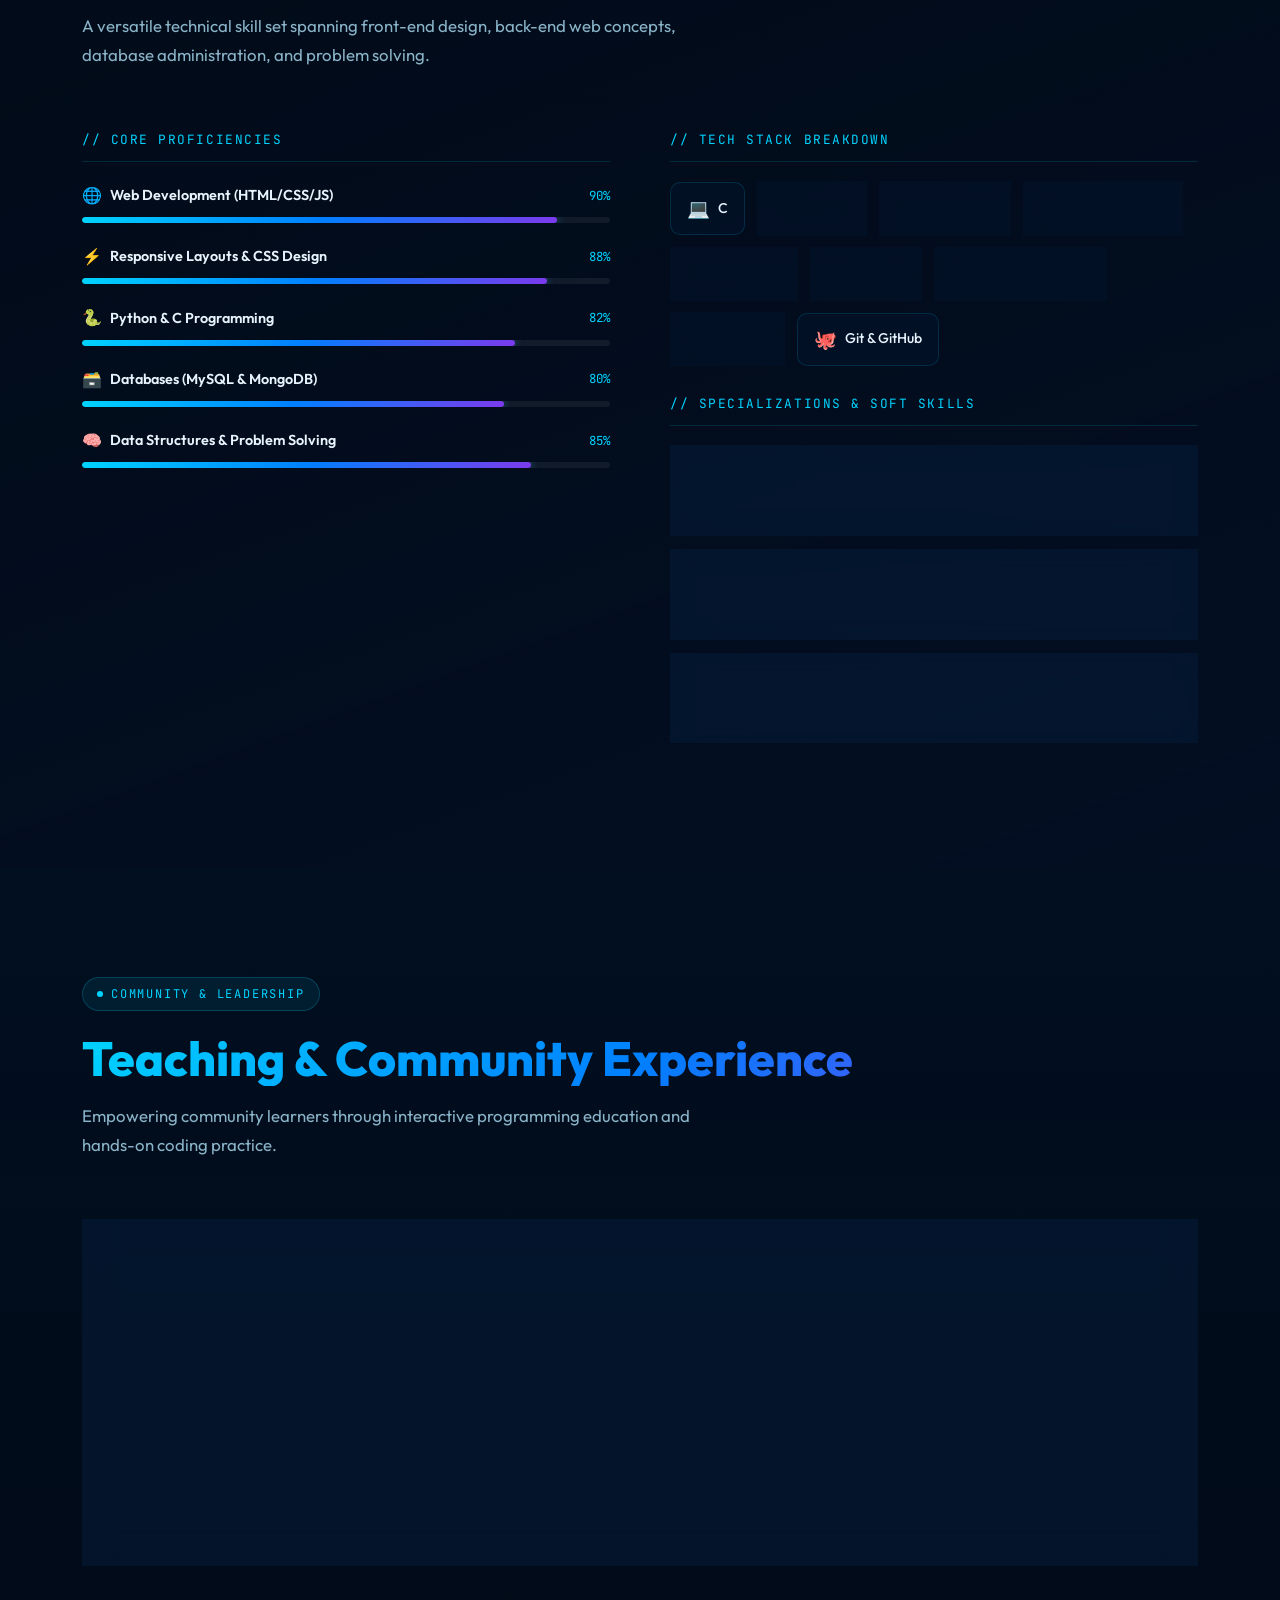
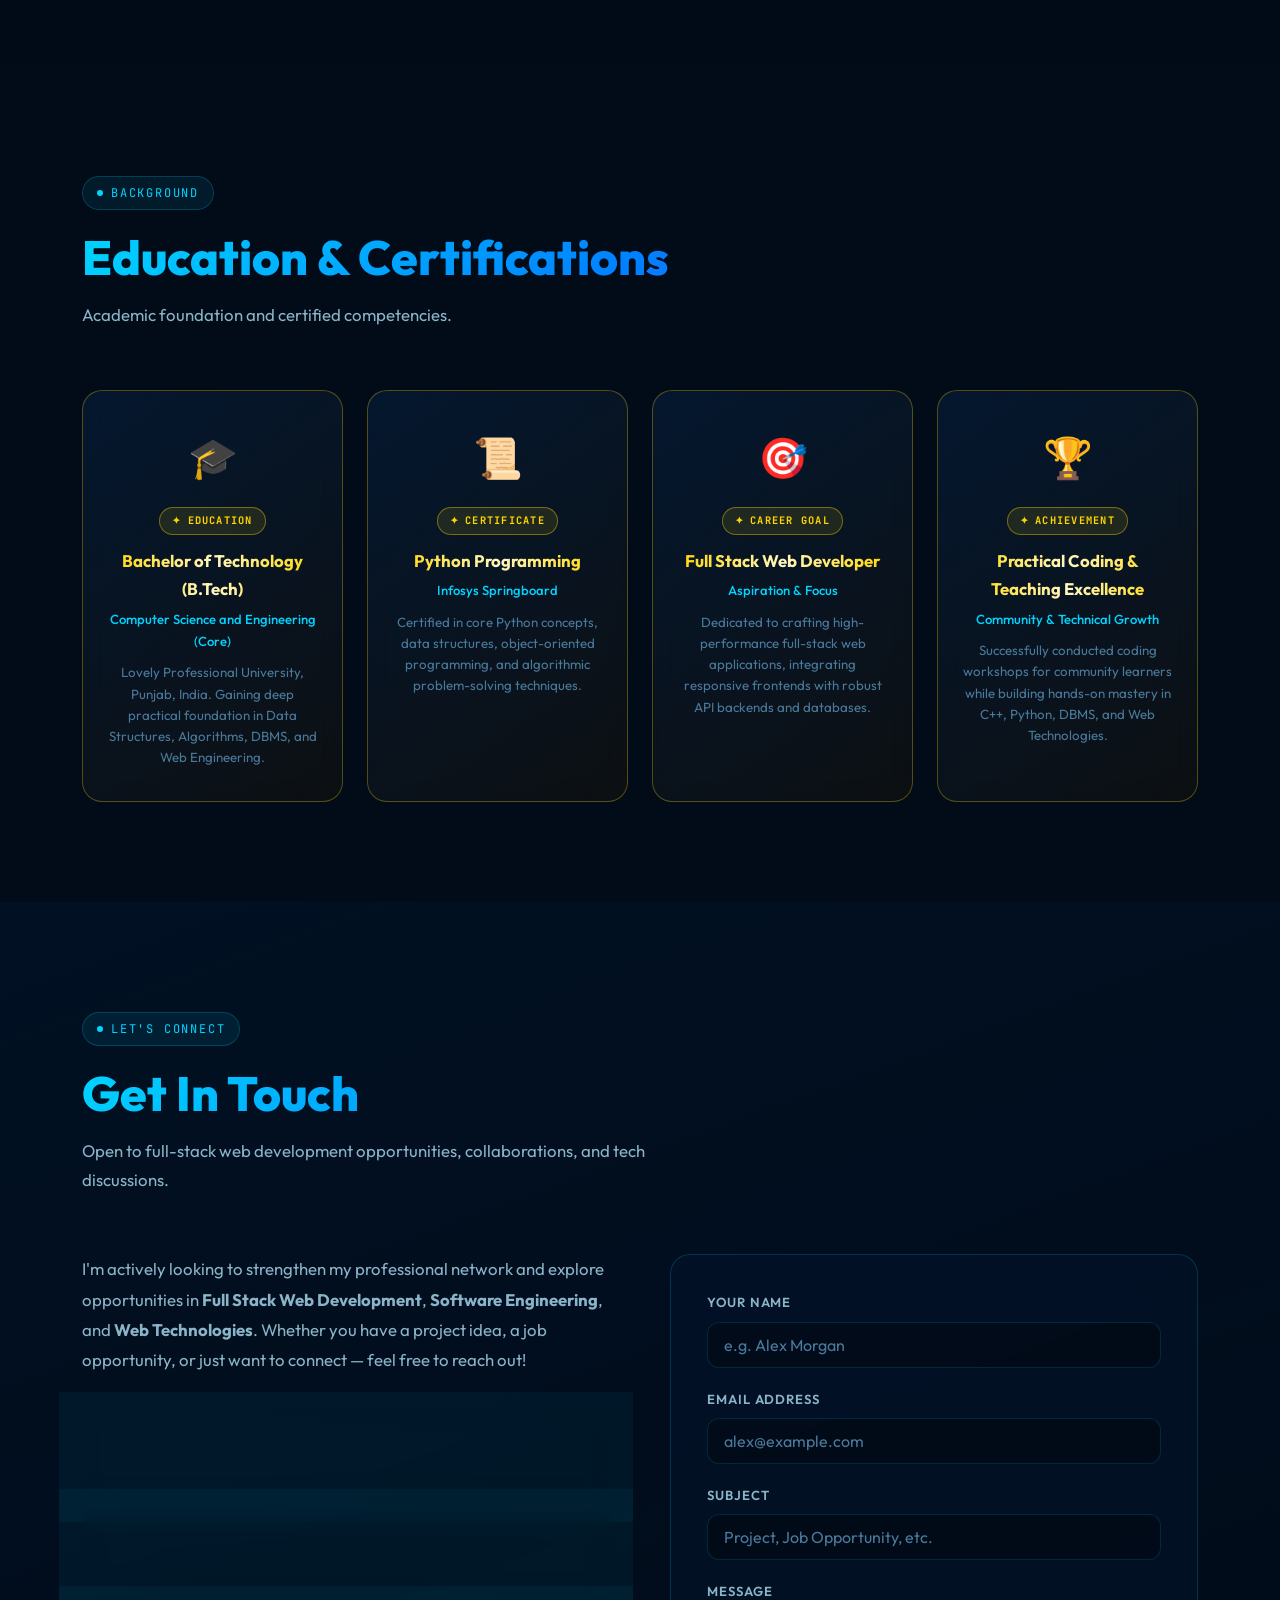
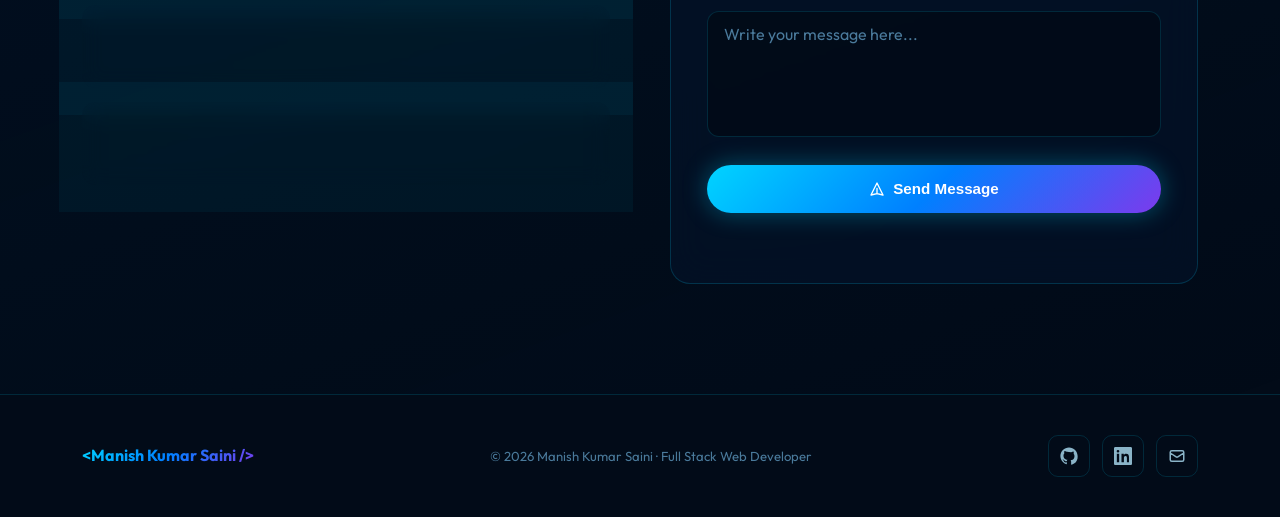
==== commit 0fc8d264: "Add circular profile photo to hero section" ====
--- a/index.html
+++ b/index.html
@@ -86,13 +86,15 @@
         </div>
       </div>
 
-      <!-- RIGHT: Visual Orb -->
-      <div class="hero-visual" aria-hidden="true">
-        <div class="hero-orb">
-          <div class="orb-ring"></div>
-          <div class="orb-ring"></div>
-          <div class="orb-ring"></div>
-          <div class="orb-center">💻</div>
+      <!-- RIGHT: Profile Photo -->
+      <div class="hero-visual">
+        <div class="profile-photo-wrapper">
+          <div class="profile-ring profile-ring-1"></div>
+          <div class="profile-ring profile-ring-2"></div>
+          <div class="profile-ring profile-ring-3"></div>
+          <div class="profile-img-container">
+            <img src="profile.jpg" alt="Manish Kumar Saini" class="profile-img" />
+          </div>
         </div>
         <div class="floating-badge fb1">🌐 Web Development</div>
         <div class="floating-badge fb2">⚡ HTML, CSS & JS</div>
--- a/style.css
+++ b/style.css
@@ -443,7 +443,7 @@
   margin-top: 4px;
 }
 
-/* Hero Visual */
+/* Hero Visual — Profile Photo */
 .hero-visual {
   position: relative;
   display: flex;
@@ -451,55 +451,79 @@
   justify-content: center;
 }
 
-.hero-orb {
-  width: 380px;
-  height: 380px;
-  border-radius: 50%;
-  background: radial-gradient(circle at 35% 35%, rgba(0, 212, 255, 0.25) 0%, rgba(0, 128, 255, 0.12) 40%, transparent 70%);
-  border: 1px solid rgba(0, 212, 255, 0.2);
-  position: relative;
-  animation: float 6s ease-in-out infinite;
-}
-
+/* Floating animation for the whole photo wrapper */
 @keyframes float {
   0%, 100% { transform: translateY(0); }
   50% { transform: translateY(-18px); }
 }
 
-.orb-ring {
-  position: absolute;
-  border-radius: 50%;
-  border: 1px solid rgba(0, 212, 255, 0.12);
-  animation: spin linear infinite;
-}
-
-.orb-ring:nth-child(1) {
-  inset: -30px;
-  animation-duration: 20s;
-}
-.orb-ring:nth-child(2) {
-  inset: -70px;
-  animation-duration: 35s;
-  animation-direction: reverse;
-  border-style: dashed;
-}
-.orb-ring:nth-child(3) {
-  inset: -110px;
-  animation-duration: 50s;
-}
-
 @keyframes spin {
   from { transform: rotate(0deg); }
   to { transform: rotate(360deg); }
 }
 
-.orb-center {
+.profile-photo-wrapper {
+  position: relative;
+  width: 340px;
+  height: 340px;
+  display: flex;
+  align-items: center;
+  justify-content: center;
+  animation: float 6s ease-in-out infinite;
+}
+
+/* Spinning rings around the photo */
+.profile-ring {
   position: absolute;
-  inset: 0;
-  display: flex;
-  align-items: center;
-  justify-content: center;
-  font-size: 5rem;
+  border-radius: 50%;
+  border: 1.5px solid rgba(0, 212, 255, 0.2);
+  animation: spin linear infinite;
+  pointer-events: none;
+}
+
+.profile-ring-1 {
+  inset: -24px;
+  animation-duration: 18s;
+  border-color: rgba(0, 212, 255, 0.25);
+}
+
+.profile-ring-2 {
+  inset: -52px;
+  animation-duration: 30s;
+  animation-direction: reverse;
+  border-style: dashed;
+  border-color: rgba(0, 128, 255, 0.18);
+}
+
+.profile-ring-3 {
+  inset: -84px;
+  animation-duration: 48s;
+  border-color: rgba(124, 58, 237, 0.14);
+}
+
+/* Circular profile image container */
+.profile-img-container {
+  width: 280px;
+  height: 280px;
+  border-radius: 50%;
+  overflow: hidden;
+  border: 4px solid transparent;
+  background: linear-gradient(var(--color-bg-primary), var(--color-bg-primary)) padding-box,
+              var(--gradient-primary) border-box;
+  box-shadow:
+    0 0 0 6px rgba(0, 212, 255, 0.08),
+    0 0 40px rgba(0, 212, 255, 0.35),
+    0 20px 60px rgba(0, 0, 0, 0.6);
+  position: relative;
+  z-index: 2;
+}
+
+.profile-img {
+  width: 100%;
+  height: 100%;
+  object-fit: cover;
+  object-position: top center;
+  display: block;
 }
 
 .floating-badge {
@@ -1348,20 +1372,24 @@
     justify-content: center;
   }
 
-  /* Compact Hero Visual on Mobile */
+  /* Compact Profile Photo on Mobile */
   .hero-visual {
     margin-top: 10px;
   }
-  .hero-orb {
-    width: 240px;
-    height: 240px;
-  }
-  .orb-center {
-    font-size: 3.2rem;
-  }
-  .orb-ring:nth-child(1) { inset: -15px; }
-  .orb-ring:nth-child(2) { inset: -35px; }
-  .orb-ring:nth-child(3) { inset: -55px; }
+
+  .profile-photo-wrapper {
+    width: 220px;
+    height: 220px;
+  }
+
+  .profile-img-container {
+    width: 190px;
+    height: 190px;
+  }
+
+  .profile-ring-1 { inset: -16px; }
+  .profile-ring-2 { inset: -36px; }
+  .profile-ring-3 { inset: -56px; }
 
   .floating-badge {
     padding: 6px 12px;
